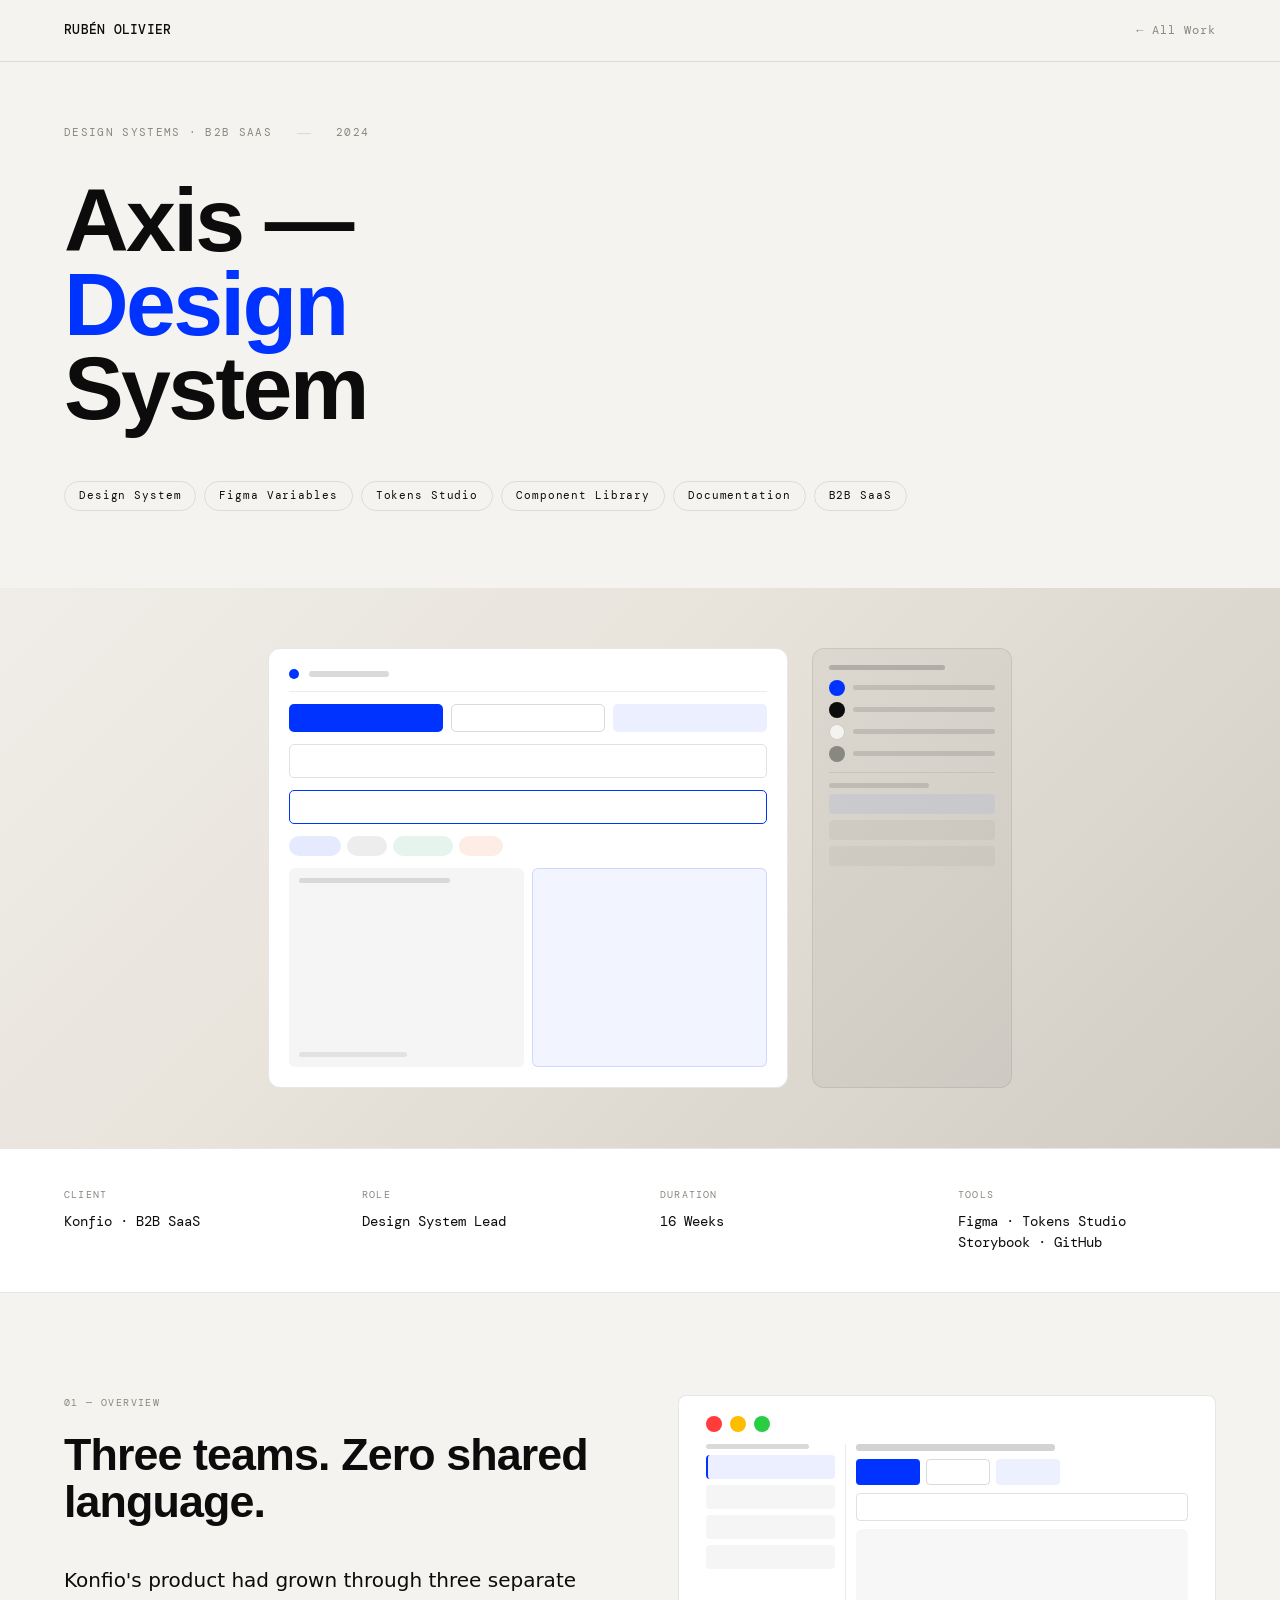
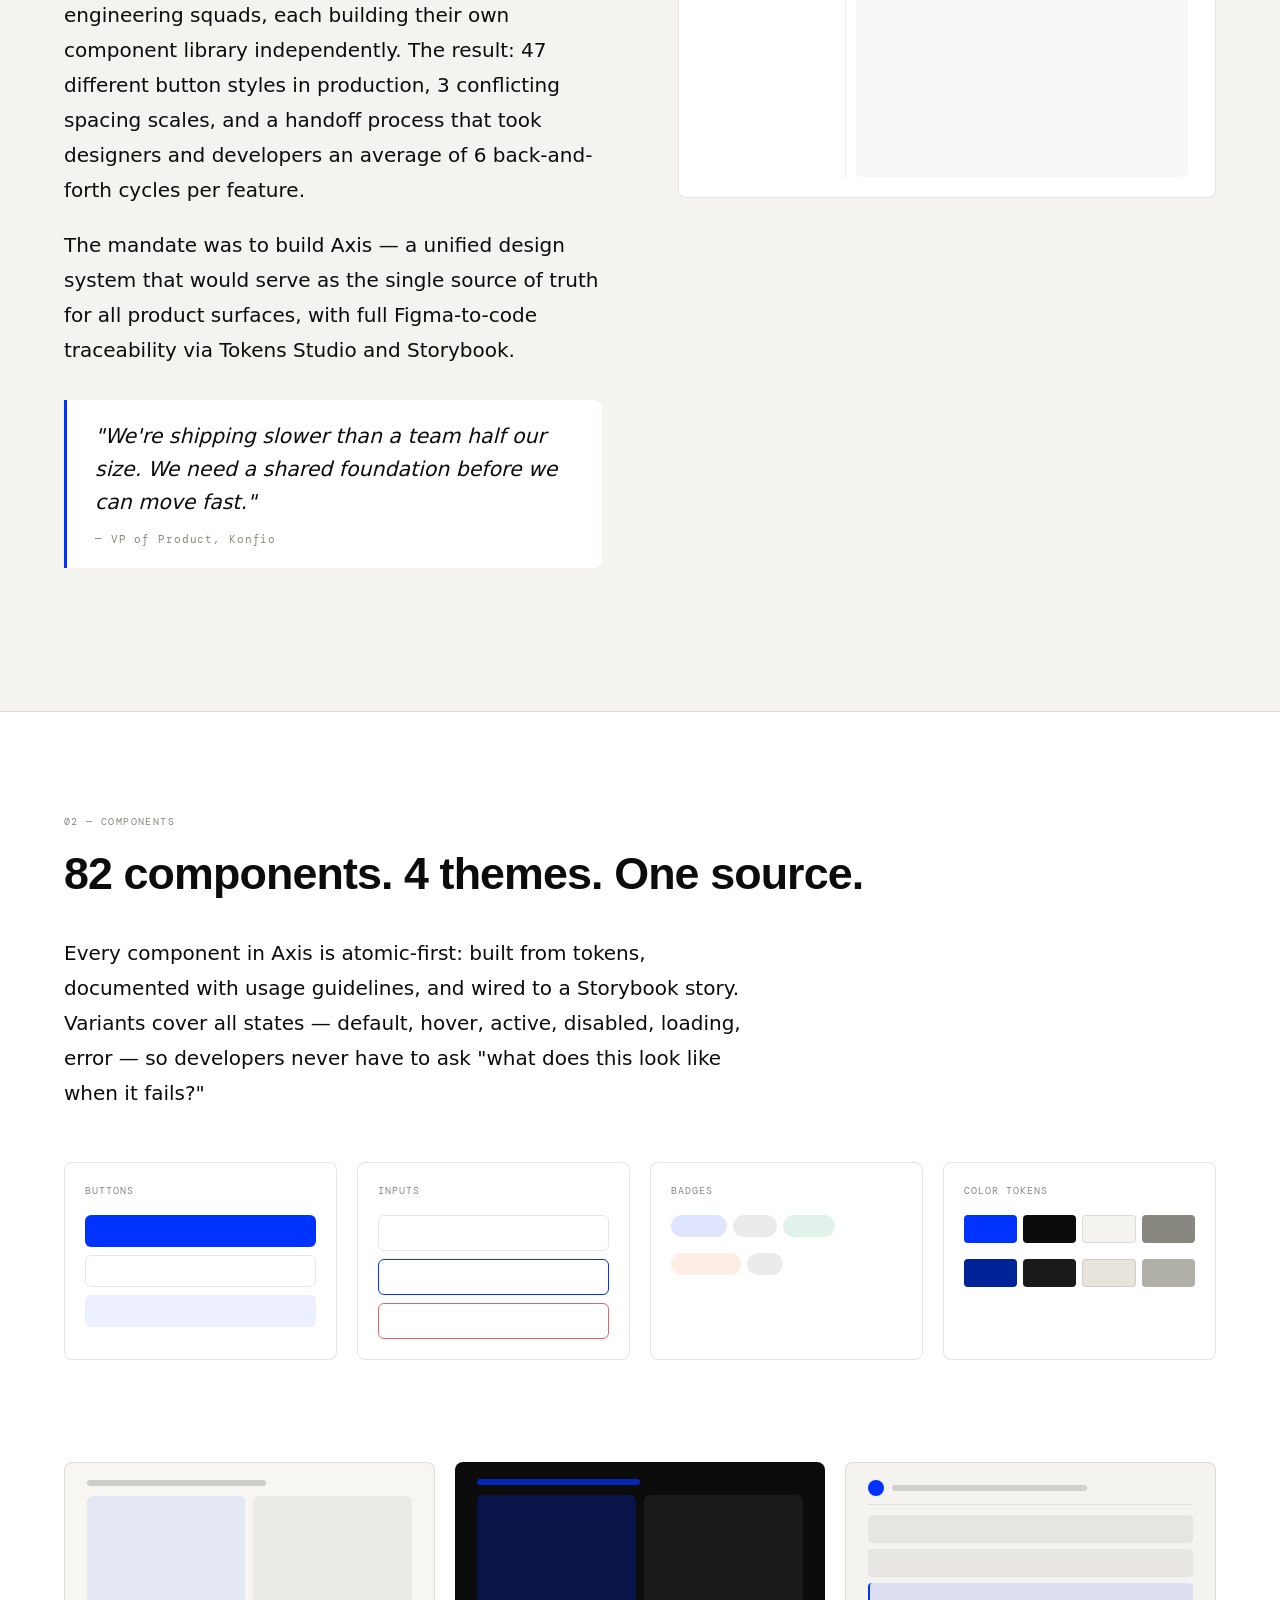
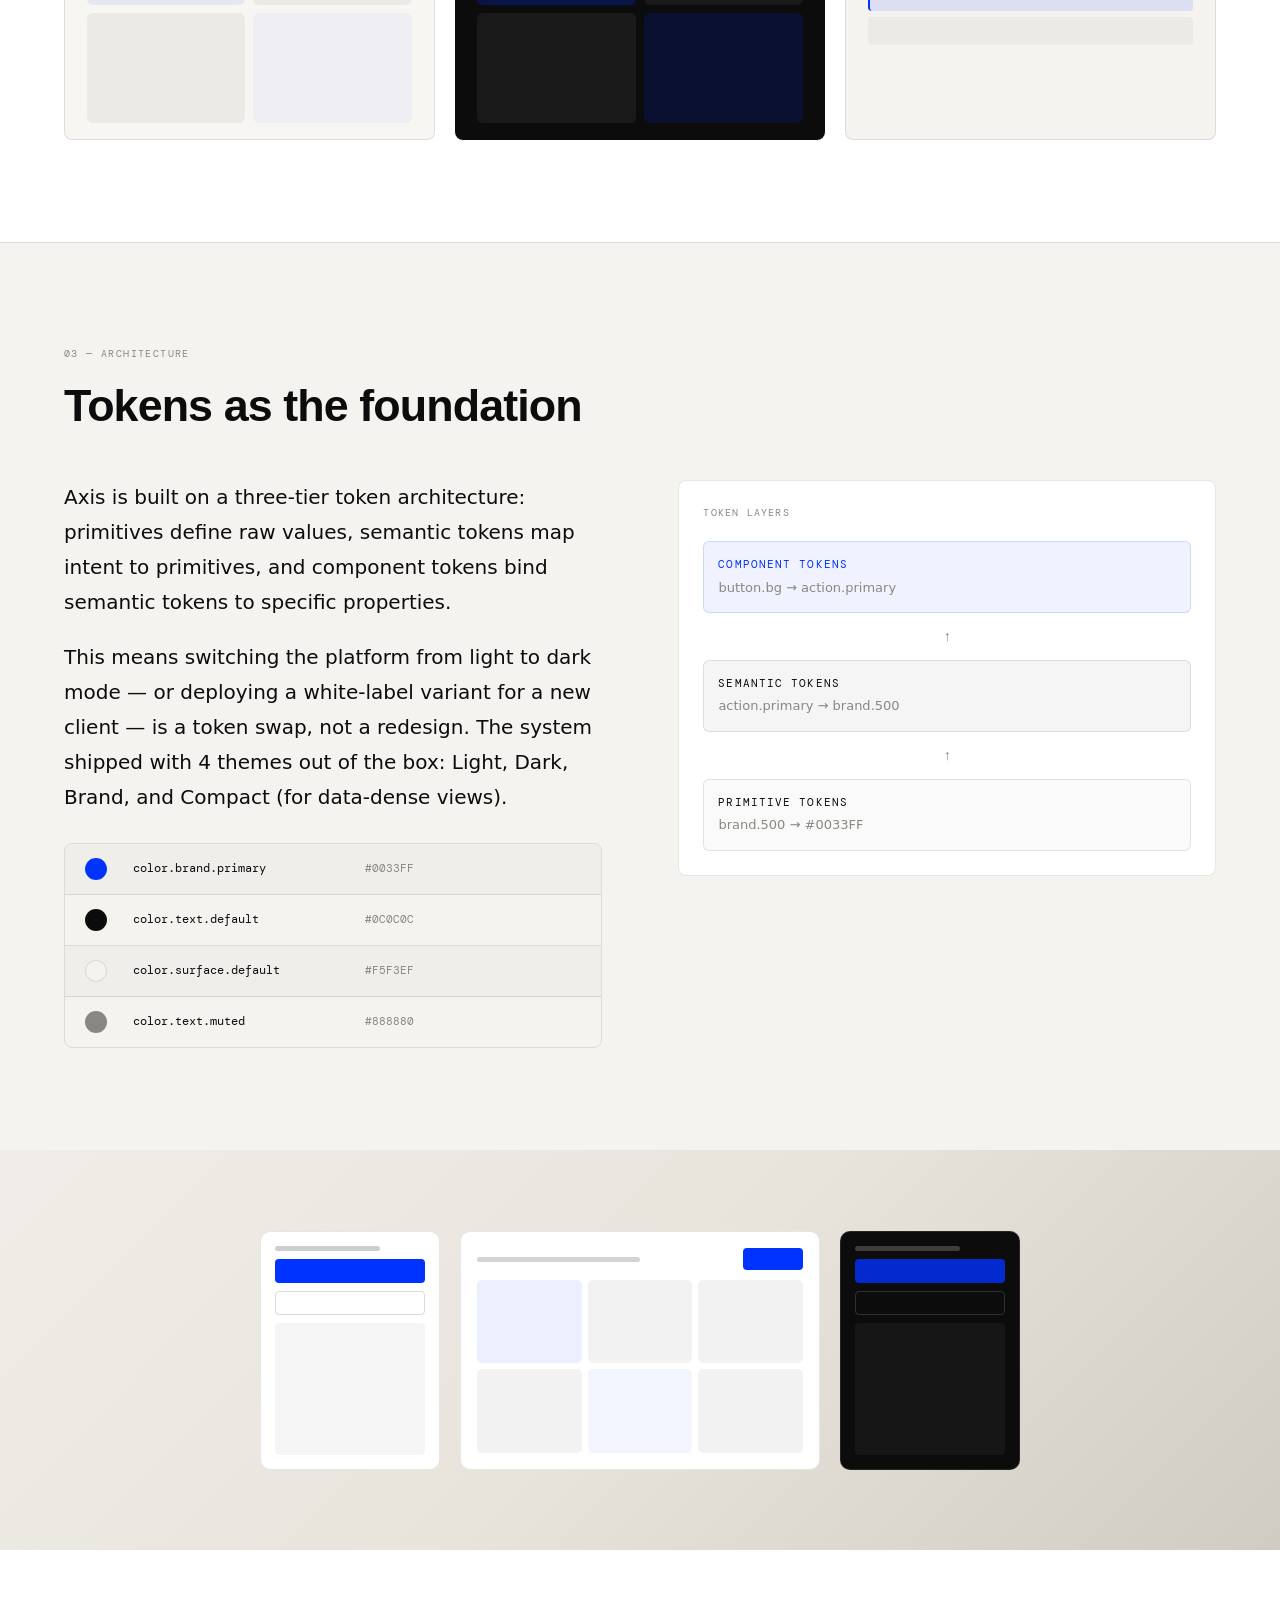
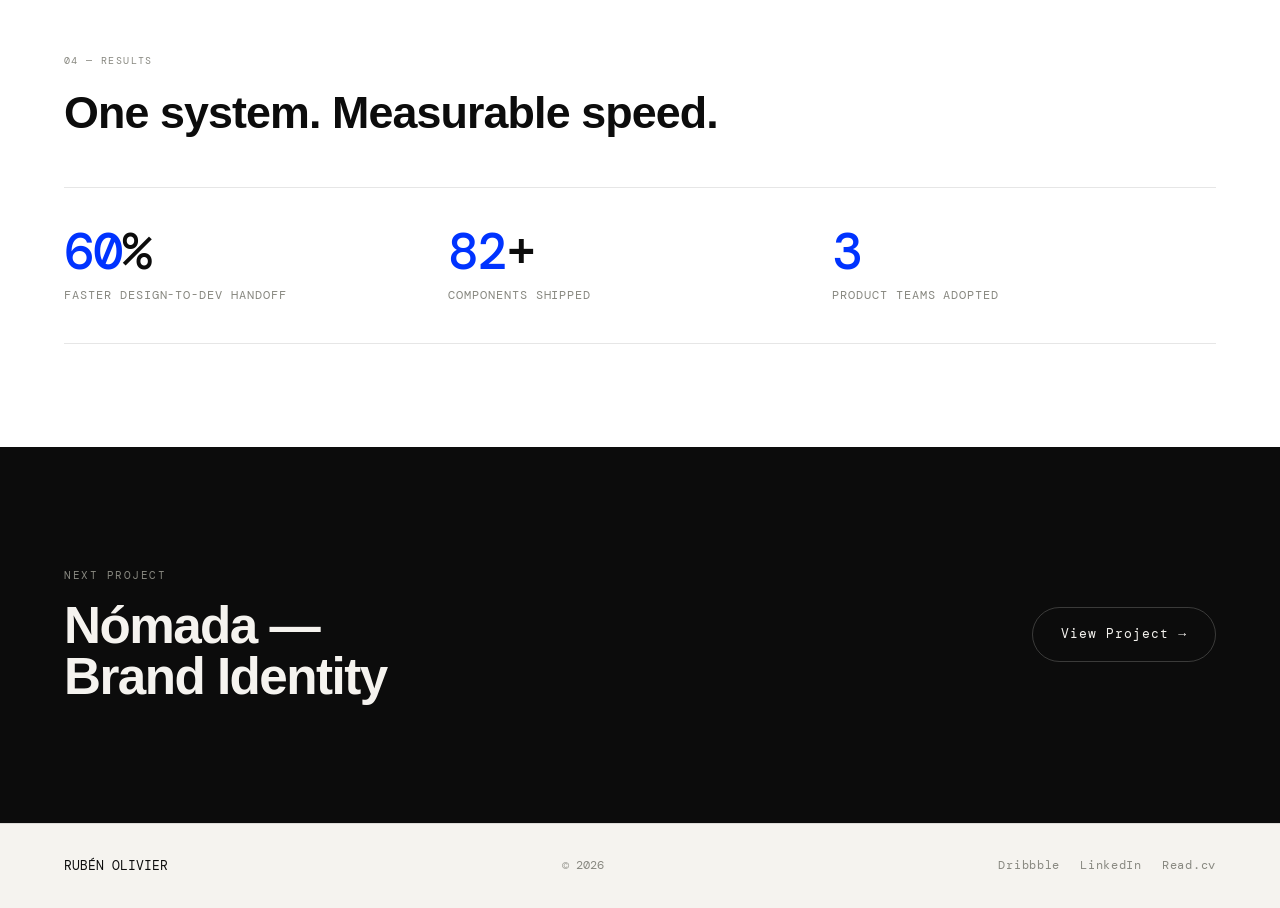
==== project-2.html @ 5095e18d "Initial portfolio upload — rubenolivier.com" ====
<!DOCTYPE html>
<html lang="en">
<head>
  <meta charset="UTF-8" />
  <meta name="viewport" content="width=device-width, initial-scale=1.0" />
  <title>Axis DS — Design System · Rubén Olivier</title>
  <link rel="preconnect" href="https://fonts.googleapis.com" />
  <link rel="preconnect" href="https://fonts.gstatic.com" crossorigin />
  <link href="https://fonts.googleapis.com/css2?family=DM+Mono:wght@400;500&display=swap" rel="stylesheet" />
  <style>
    :root {
      --bg:     #f5f3ef;
      --white:  #ffffff;
      --text:   #0c0c0c;
      --muted:  #888880;
      --accent: #0033ff;
      --dark:   #0c0c0c;
      --border: rgba(12,12,12,0.10);
      --font-display: 'Non Natural Grotesk Plain', 'Syne', sans-serif;
      --font-mono:    'DM Mono', monospace;
      --font-body:    'PP Neue Montreal', 'Inter', system-ui, sans-serif;
      --ease-out: cubic-bezier(0.16, 1, 0.3, 1);
    }
    *, *::before, *::after { box-sizing: border-box; margin: 0; padding: 0; }
    html { scroll-behavior: smooth; }
    body { background: var(--bg); color: var(--text); font-family: var(--font-body); font-size: 16px; line-height: 1.6; overflow-x: hidden; }
    a { color: inherit; text-decoration: none; }
    img { display: block; width: 100%; }
    .reveal { opacity: 0; transform: translateY(20px); transition: opacity 0.7s var(--ease-out), transform 0.7s var(--ease-out); }
    .reveal.in { opacity: 1; transform: translateY(0); }

    #navbar { position: fixed; top: 0; left: 0; right: 0; z-index: 100; padding: 20px clamp(24px, 5vw, 80px); display: flex; align-items: center; justify-content: space-between; background: var(--bg); border-bottom: 1px solid var(--border); transition: background 0.35s var(--ease-out); }
    .nav-name { font-family: var(--font-mono); font-size: 13px; font-weight: 500; letter-spacing: 0.02em; }
    .nav-back { font-family: var(--font-mono); font-size: 12px; letter-spacing: 0.08em; color: var(--muted); display: flex; align-items: center; gap: 6px; transition: color 0.2s; }
    .nav-back:hover { color: var(--text); }

    #project-hero { padding-top: 120px; padding-bottom: clamp(48px, 6vw, 80px); background: var(--bg); }
    .project-hero-inner { padding: 0 clamp(24px, 5vw, 80px); max-width: 1280px; margin: 0 auto; }
    .project-hero-meta { display: flex; align-items: center; gap: 24px; margin-bottom: 32px; flex-wrap: wrap; }
    .project-category { font-family: var(--font-mono); font-size: 11px; letter-spacing: 0.12em; color: var(--muted); text-transform: uppercase; }
    .project-year { font-family: var(--font-mono); font-size: 11px; letter-spacing: 0.12em; color: var(--muted); }
    .project-hero-title { font-family: var(--font-display); font-weight: 800; font-size: clamp(48px, 7vw, 112px); letter-spacing: -0.03em; line-height: 0.94; color: var(--text); max-width: 16ch; margin-bottom: clamp(32px, 4vw, 56px); }
    .project-hero-title .accent { color: var(--accent); }
    .project-tags { display: flex; flex-wrap: wrap; gap: 8px; }
    .project-tag { font-family: var(--font-mono); font-size: 11px; letter-spacing: 0.08em; color: var(--text); border: 1px solid var(--border); border-radius: 100px; padding: 5px 14px; }

    .project-cover { width: 100%; aspect-ratio: 16 / 7; display: flex; align-items: center; justify-content: center; overflow: hidden; }
    .cover-axis { background: linear-gradient(135deg, #f0ede8 0%, #e8e4dc 40%, #d0ccc4 100%); }

    .project-info-bar { background: var(--white); border-top: 1px solid var(--border); border-bottom: 1px solid var(--border); padding: clamp(24px, 3vw, 40px) clamp(24px, 5vw, 80px); }
    .project-info-grid { max-width: 1280px; margin: 0 auto; display: grid; grid-template-columns: repeat(4, 1fr); gap: 40px; }
    @media (max-width: 768px) { .project-info-grid { grid-template-columns: repeat(2, 1fr); } }
    .info-item-label { font-family: var(--font-mono); font-size: 10px; letter-spacing: 0.12em; color: var(--muted); text-transform: uppercase; margin-bottom: 8px; }
    .info-item-value { font-family: var(--font-mono); font-size: 14px; color: var(--text); line-height: 1.5; }

    .project-section { padding: clamp(56px, 8vw, 112px) clamp(24px, 5vw, 80px); }
    .project-section-inner { max-width: 1280px; margin: 0 auto; }
    .project-section-label { font-family: var(--font-mono); font-size: 10px; letter-spacing: 0.14em; color: var(--muted); text-transform: uppercase; margin-bottom: 20px; }
    .project-section-title { font-family: var(--font-display); font-weight: 800; font-size: clamp(28px, 3.5vw, 48px); letter-spacing: -0.02em; line-height: 1.05; margin-bottom: clamp(24px, 3vw, 40px); }
    .project-body { font-size: clamp(17px, 1.6vw, 20px); line-height: 1.75; color: var(--text); max-width: 680px; }
    .project-body p + p { margin-top: 20px; }
    .project-cols { display: grid; grid-template-columns: 1fr 1fr; gap: clamp(40px, 6vw, 96px); align-items: start; }
    @media (max-width: 768px) { .project-cols { grid-template-columns: 1fr; } }

    .mockup { border-radius: 8px; overflow: hidden; background: #e8e4dc; aspect-ratio: 4 / 3; display: flex; align-items: center; justify-content: center; }
    .mockup.tall { aspect-ratio: 9 / 16; }
    .mockup.wide { aspect-ratio: 16 / 9; }
    .mockup-label { font-family: var(--font-mono); font-size: 11px; letter-spacing: 0.1em; color: var(--muted); text-transform: uppercase; }
    .mockup-grid { display: grid; grid-template-columns: repeat(3, 1fr); gap: clamp(12px, 2vw, 20px); }
    @media (max-width: 600px) { .mockup-grid { grid-template-columns: 1fr; } }
    .mockup-grid-2 { grid-template-columns: repeat(2, 1fr); }

    /* Component showcase */
    .comp-grid { display: grid; grid-template-columns: repeat(4, 1fr); gap: clamp(12px, 2vw, 20px); margin-top: clamp(32px, 4vw, 56px); }
    @media (max-width: 768px) { .comp-grid { grid-template-columns: repeat(2, 1fr); } }
    .comp-card { background: var(--white); border: 1px solid var(--border); border-radius: 8px; padding: 20px; }
    .comp-card-label { font-family: var(--font-mono); font-size: 10px; letter-spacing: 0.1em; color: var(--muted); text-transform: uppercase; margin-bottom: 16px; }
    .comp-preview { display: flex; flex-direction: column; gap: 8px; }
    .btn-sim { height: 32px; border-radius: 6px; }
    .btn-primary { background: var(--accent); }
    .btn-secondary { background: transparent; border: 1px solid var(--border); }
    .btn-ghost { background: rgba(0,51,255,0.08); }
    .input-sim { height: 36px; border: 1px solid var(--border); border-radius: 6px; }
    .input-focused { border-color: var(--accent); }
    .badge-row { display: flex; gap: 6px; flex-wrap: wrap; }
    .badge-sim { height: 22px; border-radius: 100px; }
    .badge-blue { width: 56px; background: rgba(0,51,255,0.12); }
    .badge-grey { width: 44px; background: rgba(12,12,12,0.08); }
    .badge-green { width: 52px; background: rgba(0,150,80,0.12); }
    .swatch-row { display: flex; gap: 6px; }
    .swatch { flex: 1; height: 28px; border-radius: 4px; }

    /* Token table */
    .token-table { margin-top: 32px; border: 1px solid var(--border); border-radius: 8px; overflow: hidden; }
    .token-row { display: grid; grid-template-columns: 32px 1fr 1fr; align-items: center; gap: 16px; padding: 14px 20px; border-bottom: 1px solid var(--border); }
    .token-row:last-child { border-bottom: none; }
    .token-dot { width: 22px; height: 22px; border-radius: 50%; }
    .token-name { font-family: var(--font-mono); font-size: 12px; color: var(--text); }
    .token-val { font-family: var(--font-mono); font-size: 11px; color: var(--muted); }

    .outcomes-grid { display: grid; grid-template-columns: repeat(3, 1fr); gap: 0; border-top: 1px solid var(--border); margin-top: clamp(32px, 4vw, 56px); }
    @media (max-width: 600px) { .outcomes-grid { grid-template-columns: 1fr; } }
    .outcome-item { padding: clamp(24px, 3vw, 40px) 0; border-bottom: 1px solid var(--border); padding-right: 32px; }
    .outcome-num { font-family: var(--font-mono); font-weight: 500; font-size: clamp(36px, 4vw, 56px); letter-spacing: -0.04em; color: var(--text); line-height: 1; margin-bottom: 8px; }
    .outcome-num .accent { color: var(--accent); }
    .outcome-desc { font-family: var(--font-mono); font-size: 12px; letter-spacing: 0.08em; color: var(--muted); text-transform: uppercase; }

    #next-project { background: var(--dark); padding: clamp(64px, 10vw, 120px) clamp(24px, 5vw, 80px); }
    .next-inner { max-width: 1280px; margin: 0 auto; display: flex; align-items: center; justify-content: space-between; gap: 40px; flex-wrap: wrap; }
    .next-label { font-family: var(--font-mono); font-size: 11px; letter-spacing: 0.14em; color: var(--muted); text-transform: uppercase; margin-bottom: 16px; }
    .next-title { font-family: var(--font-display); font-weight: 800; font-size: clamp(32px, 4vw, 56px); letter-spacing: -0.03em; color: var(--bg); line-height: 1.0; }
    .next-arrow-btn { display: flex; align-items: center; gap: 12px; font-family: var(--font-mono); font-size: 13px; letter-spacing: 0.08em; color: var(--bg); border: 1px solid rgba(245,243,239,0.2); border-radius: 100px; padding: 16px 28px; transition: background 0.25s, border-color 0.25s; white-space: nowrap; }
    .next-arrow-btn:hover { background: var(--accent); border-color: var(--accent); }

    #footer { background: var(--bg); border-top: 1px solid var(--border); padding: 32px clamp(24px, 5vw, 80px); display: flex; align-items: center; justify-content: space-between; flex-wrap: wrap; gap: 16px; }
    .footer-name { font-family: var(--font-mono); font-size: 13px; color: var(--text); }
    .footer-copy { font-family: var(--font-mono); font-size: 12px; color: var(--muted); }
    .footer-links { display: flex; gap: 20px; }
    .footer-link { font-family: var(--font-mono); font-size: 12px; letter-spacing: 0.06em; color: var(--muted); transition: color 0.2s; }
    .footer-link:hover { color: var(--text); }
    .section-divider { height: 1px; background: var(--border); max-width: 1280px; margin: 0 auto; }

    .quote-block { border-left: 3px solid var(--accent); padding: 20px 28px; margin: 40px 0; background: var(--white); border-radius: 0 8px 8px 0; }
    .quote-text { font-size: clamp(17px,1.6vw,22px); line-height: 1.6; font-style: italic; color: var(--text); }
    .quote-attr { font-family: var(--font-mono); font-size: 11px; color: var(--muted); letter-spacing: 0.08em; margin-top: 12px; }
  </style>
</head>
<body>

  <nav id="navbar">
    <a href="index.html" class="nav-name">RUBÉN OLIVIER</a>
    <a href="index.html#work" class="nav-back">← All Work</a>
  </nav>

  <!-- HERO -->
  <section id="project-hero">
    <div class="project-hero-inner">
      <div class="project-hero-meta reveal">
        <span class="project-category">Design Systems · B2B SaaS</span>
        <span style="color:var(--border)">—</span>
        <span class="project-year">2024</span>
      </div>
      <h1 class="project-hero-title reveal">
        Axis —<br><span class="accent">Design</span><br>System
      </h1>
      <div class="project-tags reveal">
        <span class="project-tag">Design System</span>
        <span class="project-tag">Figma Variables</span>
        <span class="project-tag">Tokens Studio</span>
        <span class="project-tag">Component Library</span>
        <span class="project-tag">Documentation</span>
        <span class="project-tag">B2B SaaS</span>
      </div>
    </div>
  </section>

  <!-- COVER -->
  <div class="project-cover cover-axis reveal">
    <div style="width:100%; height:100%; padding:clamp(24px,5vw,60px); display:flex; align-items:center; justify-content:center; gap:clamp(12px,2vw,24px);">
      <!-- Component panel simulation -->
      <div style="flex:2; height:100%; background:white; border-radius:12px; border:1px solid rgba(12,12,12,0.1); padding:20px; display:flex; flex-direction:column; gap:12px; max-width:520px;">
        <div style="display:flex; align-items:center; gap:10px; border-bottom:1px solid rgba(12,12,12,0.08); padding-bottom:12px;">
          <div style="width:10px; height:10px; border-radius:50%; background:#0033ff;"></div>
          <div style="width:80px; height:6px; background:rgba(12,12,12,0.15); border-radius:3px;"></div>
        </div>
        <div style="display:grid; grid-template-columns:1fr 1fr 1fr; gap:8px;">
          <div style="height:28px; background:#0033ff; border-radius:5px;"></div>
          <div style="height:28px; border:1px solid rgba(12,12,12,0.15); border-radius:5px;"></div>
          <div style="height:28px; background:rgba(0,51,255,0.08); border-radius:5px;"></div>
        </div>
        <div style="height:34px; border:1px solid rgba(12,12,12,0.12); border-radius:5px;"></div>
        <div style="height:34px; border:1px solid #0033ff; border-radius:5px;"></div>
        <div style="display:flex; gap:6px; flex-wrap:wrap;">
          <div style="height:20px; width:52px; background:rgba(0,51,255,0.1); border-radius:100px;"></div>
          <div style="height:20px; width:40px; background:rgba(12,12,12,0.07); border-radius:100px;"></div>
          <div style="height:20px; width:60px; background:rgba(0,150,80,0.1); border-radius:100px;"></div>
          <div style="height:20px; width:44px; background:rgba(230,80,0,0.1); border-radius:100px;"></div>
        </div>
        <div style="display:grid; grid-template-columns:1fr 1fr; gap:8px; flex:1;">
          <div style="background:rgba(12,12,12,0.04); border-radius:6px; padding:10px; display:flex; flex-direction:column; justify-content:space-between;">
            <div style="width:70%; height:5px; background:rgba(12,12,12,0.12); border-radius:3px;"></div>
            <div style="width:50%; height:5px; background:rgba(12,12,12,0.08); border-radius:3px;"></div>
          </div>
          <div style="background:rgba(0,51,255,0.05); border-radius:6px; border:1px solid rgba(0,51,255,0.15);"></div>
        </div>
      </div>
      <!-- Token panel -->
      <div style="flex:1; height:100%; background:rgba(12,12,12,0.04); border-radius:12px; border:1px solid rgba(12,12,12,0.08); padding:16px; display:flex; flex-direction:column; gap:10px; max-width:200px;">
        <div style="width:70%; height:5px; background:rgba(12,12,12,0.2); border-radius:3px;"></div>
        <div style="display:flex; flex-direction:column; gap:6px; flex:1;">
          <div style="display:flex; align-items:center; gap:8px;">
            <div style="width:16px; height:16px; border-radius:50%; background:#0033ff; flex-shrink:0;"></div>
            <div style="flex:1; height:5px; background:rgba(12,12,12,0.12); border-radius:3px;"></div>
          </div>
          <div style="display:flex; align-items:center; gap:8px;">
            <div style="width:16px; height:16px; border-radius:50%; background:#0c0c0c; flex-shrink:0;"></div>
            <div style="flex:1; height:5px; background:rgba(12,12,12,0.12); border-radius:3px;"></div>
          </div>
          <div style="display:flex; align-items:center; gap:8px;">
            <div style="width:16px; height:16px; border-radius:50%; background:#f5f3ef; border:1px solid rgba(12,12,12,0.15); flex-shrink:0;"></div>
            <div style="flex:1; height:5px; background:rgba(12,12,12,0.12); border-radius:3px;"></div>
          </div>
          <div style="display:flex; align-items:center; gap:8px;">
            <div style="width:16px; height:16px; border-radius:50%; background:#888880; flex-shrink:0;"></div>
            <div style="flex:1; height:5px; background:rgba(12,12,12,0.12); border-radius:3px;"></div>
          </div>
          <div style="height:1px; background:rgba(12,12,12,0.08); margin:4px 0;"></div>
          <div style="width:60%; height:5px; background:rgba(12,12,12,0.12); border-radius:3px;"></div>
          <div style="height:20px; background:rgba(0,51,255,0.06); border-radius:4px;"></div>
          <div style="height:20px; background:rgba(12,12,12,0.04); border-radius:4px;"></div>
          <div style="height:20px; background:rgba(12,12,12,0.04); border-radius:4px;"></div>
        </div>
      </div>
    </div>
  </div>

  <!-- INFO BAR -->
  <div class="project-info-bar">
    <div class="project-info-grid">
      <div>
        <p class="info-item-label">Client</p>
        <p class="info-item-value">Konfio · B2B SaaS</p>
      </div>
      <div>
        <p class="info-item-label">Role</p>
        <p class="info-item-value">Design System Lead</p>
      </div>
      <div>
        <p class="info-item-label">Duration</p>
        <p class="info-item-value">16 Weeks</p>
      </div>
      <div>
        <p class="info-item-label">Tools</p>
        <p class="info-item-value">Figma · Tokens Studio<br>Storybook · GitHub</p>
      </div>
    </div>
  </div>

  <!-- OVERVIEW -->
  <section class="project-section" style="background: var(--bg)">
    <div class="project-section-inner project-cols">
      <div class="reveal">
        <p class="project-section-label">01 — Overview</p>
        <h2 class="project-section-title">Three teams. Zero shared language.</h2>
        <div class="project-body">
          <p>Konfio's product had grown through three separate engineering squads, each building their own component library independently. The result: 47 different button styles in production, 3 conflicting spacing scales, and a handoff process that took designers and developers an average of 6 back-and-forth cycles per feature.</p>
          <p>The mandate was to build Axis — a unified design system that would serve as the single source of truth for all product surfaces, with full Figma-to-code traceability via Tokens Studio and Storybook.</p>
        </div>
        <div class="quote-block" style="margin-top:32px">
          <p class="quote-text">"We're shipping slower than a team half our size. We need a shared foundation before we can move fast."</p>
          <p class="quote-attr">— VP of Product, Konfio</p>
        </div>
      </div>
      <div class="reveal" style="transition-delay:0.12s">
        <div class="mockup" style="background:var(--white); border:1px solid var(--border); aspect-ratio:4/3;">
          <div style="width:90%; height:90%; display:flex; flex-direction:column; gap:12px;">
            <div style="display:flex; gap:8px;">
              <div style="width:16px; height:16px; border-radius:50%; background:#ff3b3b;"></div>
              <div style="width:16px; height:16px; border-radius:50%; background:#ffbc00;"></div>
              <div style="width:16px; height:16px; border-radius:50%; background:#28cd41;"></div>
            </div>
            <div style="display:flex; gap:10px; flex:1;">
              <div style="width:140px; flex-shrink:0; display:flex; flex-direction:column; gap:6px; padding-right:10px; border-right:1px solid rgba(12,12,12,0.08);">
                <div style="height:5px; width:80%; background:rgba(12,12,12,0.15); border-radius:3px;"></div>
                <div style="height:24px; background:rgba(0,51,255,0.08); border-radius:4px; border-left:2px solid #0033ff;"></div>
                <div style="height:24px; background:rgba(12,12,12,0.04); border-radius:4px;"></div>
                <div style="height:24px; background:rgba(12,12,12,0.04); border-radius:4px;"></div>
                <div style="height:24px; background:rgba(12,12,12,0.04); border-radius:4px;"></div>
              </div>
              <div style="flex:1; display:flex; flex-direction:column; gap:8px;">
                <div style="height:7px; width:60%; background:rgba(12,12,12,0.18); border-radius:3px;"></div>
                <div style="display:flex; gap:6px; flex-wrap:wrap;">
                  <div style="height:26px; width:64px; background:#0033ff; border-radius:4px;"></div>
                  <div style="height:26px; width:64px; border:1px solid rgba(12,12,12,0.15); border-radius:4px;"></div>
                  <div style="height:26px; width:64px; background:rgba(0,51,255,0.07); border-radius:4px;"></div>
                </div>
                <div style="height:28px; border:1px solid rgba(12,12,12,0.12); border-radius:4px;"></div>
                <div style="flex:1; background:rgba(12,12,12,0.03); border-radius:6px;"></div>
              </div>
            </div>
          </div>
        </div>
      </div>
    </div>
  </section>

  <div class="section-divider"></div>

  <!-- COMPONENT SHOWCASE -->
  <section class="project-section" style="background: var(--white)">
    <div class="project-section-inner">
      <p class="project-section-label reveal">02 — Components</p>
      <h2 class="project-section-title reveal">82 components. 4 themes. One source.</h2>
      <div class="project-body reveal">
        <p>Every component in Axis is atomic-first: built from tokens, documented with usage guidelines, and wired to a Storybook story. Variants cover all states — default, hover, active, disabled, loading, error — so developers never have to ask "what does this look like when it fails?"</p>
      </div>

      <div class="comp-grid reveal" style="transition-delay:0.1s">
        <div class="comp-card">
          <p class="comp-card-label">Buttons</p>
          <div class="comp-preview">
            <div class="btn-sim btn-primary"></div>
            <div class="btn-sim btn-secondary"></div>
            <div class="btn-sim btn-ghost"></div>
          </div>
        </div>
        <div class="comp-card">
          <p class="comp-card-label">Inputs</p>
          <div class="comp-preview">
            <div class="input-sim"></div>
            <div class="input-sim input-focused"></div>
            <div class="input-sim" style="border-color:#cc0000; opacity:0.6;"></div>
          </div>
        </div>
        <div class="comp-card">
          <p class="comp-card-label">Badges</p>
          <div class="comp-preview">
            <div class="badge-row">
              <div class="badge-sim badge-blue"></div>
              <div class="badge-sim badge-grey"></div>
              <div class="badge-sim badge-green"></div>
            </div>
            <div class="badge-row" style="margin-top:8px">
              <div class="badge-sim" style="width:70px; height:22px; background:rgba(230,80,0,0.1); border-radius:100px;"></div>
              <div class="badge-sim badge-grey" style="width:36px;"></div>
            </div>
          </div>
        </div>
        <div class="comp-card">
          <p class="comp-card-label">Color Tokens</p>
          <div class="comp-preview">
            <div class="swatch-row">
              <div class="swatch" style="background:#0033ff;"></div>
              <div class="swatch" style="background:#0c0c0c;"></div>
              <div class="swatch" style="background:#f5f3ef; border:1px solid rgba(12,12,12,0.1);"></div>
              <div class="swatch" style="background:#888880;"></div>
            </div>
            <div class="swatch-row" style="margin-top:8px">
              <div class="swatch" style="background:#002299;"></div>
              <div class="swatch" style="background:#1a1a1a;"></div>
              <div class="swatch" style="background:#e8e4dc; border:1px solid rgba(12,12,12,0.1);"></div>
              <div class="swatch" style="background:#b0b0a8;"></div>
            </div>
          </div>
        </div>
      </div>
    </div>
  </section>

  <!-- SCREENS GRID -->
  <section class="project-section" style="background: var(--white); padding-top:0">
    <div class="project-section-inner">
      <div class="mockup-grid reveal">
        <div class="mockup" style="background:#f8f6f2; border:1px solid var(--border); aspect-ratio:4/3;">
          <div style="width:88%; height:88%; display:flex; flex-direction:column; gap:10px;">
            <div style="width:55%; height:6px; background:rgba(12,12,12,0.18); border-radius:3px;"></div>
            <div style="display:grid; grid-template-columns:1fr 1fr; gap:8px; flex:1;">
              <div style="background:rgba(0,51,255,0.08); border-radius:6px;"></div>
              <div style="background:rgba(12,12,12,0.05); border-radius:6px;"></div>
              <div style="background:rgba(12,12,12,0.05); border-radius:6px;"></div>
              <div style="background:rgba(0,51,255,0.04); border-radius:6px;"></div>
            </div>
          </div>
        </div>
        <div class="mockup" style="background:#0c0c0c; aspect-ratio:4/3;">
          <div style="width:88%; height:88%; display:flex; flex-direction:column; gap:10px;">
            <div style="width:50%; height:6px; background:rgba(0,51,255,0.7); border-radius:3px;"></div>
            <div style="display:grid; grid-template-columns:1fr 1fr; gap:8px; flex:1;">
              <div style="background:rgba(0,51,255,0.25); border-radius:6px;"></div>
              <div style="background:rgba(255,255,255,0.06); border-radius:6px;"></div>
              <div style="background:rgba(255,255,255,0.06); border-radius:6px;"></div>
              <div style="background:rgba(0,51,255,0.15); border-radius:6px;"></div>
            </div>
          </div>
        </div>
        <div class="mockup" style="background:#f5f3ef; border:1px solid var(--border); aspect-ratio:4/3;">
          <div style="width:88%; height:88%; display:flex; flex-direction:column; gap:10px;">
            <div style="display:flex; gap:8px; padding-bottom:8px; border-bottom:1px solid rgba(12,12,12,0.08);">
              <div style="width:16px; height:16px; border-radius:50%; background:#0033ff;"></div>
              <div style="width:60%; height:6px; align-self:center; background:rgba(12,12,12,0.15); border-radius:3px;"></div>
            </div>
            <div style="flex:1; display:flex; flex-direction:column; gap:6px;">
              <div style="height:28px; background:rgba(12,12,12,0.06); border-radius:4px;"></div>
              <div style="height:28px; background:rgba(12,12,12,0.06); border-radius:4px;"></div>
              <div style="height:28px; background:rgba(0,51,255,0.1); border-radius:4px; border-left:2px solid #0033ff;"></div>
              <div style="height:28px; background:rgba(12,12,12,0.04); border-radius:4px;"></div>
            </div>
          </div>
        </div>
      </div>
    </div>
  </section>

  <div class="section-divider"></div>

  <!-- PROCESS -->
  <section class="project-section" style="background: var(--bg)">
    <div class="project-section-inner">
      <p class="project-section-label reveal">03 — Architecture</p>
      <h2 class="project-section-title reveal">Tokens as the foundation</h2>
      <div class="project-cols" style="margin-top: clamp(32px,4vw,56px)">
        <div class="reveal">
          <div class="project-body">
            <p>Axis is built on a three-tier token architecture: primitives define raw values, semantic tokens map intent to primitives, and component tokens bind semantic tokens to specific properties.</p>
            <p>This means switching the platform from light to dark mode — or deploying a white-label variant for a new client — is a token swap, not a redesign. The system shipped with 4 themes out of the box: Light, Dark, Brand, and Compact (for data-dense views).</p>
          </div>
          <div class="token-table reveal" style="margin-top:28px; transition-delay:0.1s">
            <div class="token-row" style="background:rgba(12,12,12,0.02);">
              <div class="token-dot" style="background:#0033ff;"></div>
              <span class="token-name">color.brand.primary</span>
              <span class="token-val">#0033FF</span>
            </div>
            <div class="token-row">
              <div class="token-dot" style="background:#0c0c0c;"></div>
              <span class="token-name">color.text.default</span>
              <span class="token-val">#0C0C0C</span>
            </div>
            <div class="token-row" style="background:rgba(12,12,12,0.02);">
              <div class="token-dot" style="background:#f5f3ef; border:1px solid var(--border);"></div>
              <span class="token-name">color.surface.default</span>
              <span class="token-val">#F5F3EF</span>
            </div>
            <div class="token-row">
              <div class="token-dot" style="background:#888880;"></div>
              <span class="token-name">color.text.muted</span>
              <span class="token-val">#888880</span>
            </div>
          </div>
        </div>
        <div class="reveal" style="transition-delay:0.12s">
          <div style="background:var(--white); border:1px solid var(--border); border-radius:8px; padding:24px;">
            <p style="font-family:var(--font-mono); font-size:10px; letter-spacing:0.12em; color:var(--muted); text-transform:uppercase; margin-bottom:20px;">Token Layers</p>
            <div style="display:flex; flex-direction:column; gap:12px;">
              <div style="padding:14px; background:rgba(0,51,255,0.06); border:1px solid rgba(0,51,255,0.15); border-radius:6px;">
                <p style="font-family:var(--font-mono); font-size:11px; color:var(--accent); letter-spacing:0.1em; margin-bottom:4px;">COMPONENT TOKENS</p>
                <p style="font-size:13px; color:var(--muted);">button.bg → action.primary</p>
              </div>
              <div style="display:flex; justify-content:center; font-family:var(--font-mono); font-size:14px; color:var(--muted);">↑</div>
              <div style="padding:14px; background:rgba(12,12,12,0.04); border:1px solid var(--border); border-radius:6px;">
                <p style="font-family:var(--font-mono); font-size:11px; color:var(--text); letter-spacing:0.1em; margin-bottom:4px;">SEMANTIC TOKENS</p>
                <p style="font-size:13px; color:var(--muted);">action.primary → brand.500</p>
              </div>
              <div style="display:flex; justify-content:center; font-family:var(--font-mono); font-size:14px; color:var(--muted);">↑</div>
              <div style="padding:14px; background:rgba(12,12,12,0.02); border:1px solid var(--border); border-radius:6px;">
                <p style="font-family:var(--font-mono); font-size:11px; color:var(--text); letter-spacing:0.1em; margin-bottom:4px;">PRIMITIVE TOKENS</p>
                <p style="font-size:13px; color:var(--muted);">brand.500 → #0033FF</p>
              </div>
            </div>
          </div>
        </div>
      </div>
    </div>
  </section>

  <!-- FULL WIDTH -->
  <div class="project-cover" style="background:linear-gradient(135deg, #f0ede8 0%, #e8e4dc 50%, #d0ccc4 100%); aspect-ratio:16/5;">
    <div style="width:100%; height:100%; padding:clamp(20px,4vw,60px); display:flex; align-items:center; justify-content:center; gap:clamp(10px,2vw,20px);">
      <div style="flex:1; max-width:180px; height:80%; background:white; border-radius:10px; border:1px solid rgba(12,12,12,0.1); display:flex; flex-direction:column; padding:14px; gap:8px;">
        <div style="height:5px; width:70%; background:rgba(12,12,12,0.2); border-radius:3px;"></div>
        <div style="height:24px; background:#0033ff; border-radius:4px;"></div>
        <div style="height:24px; border:1px solid rgba(12,12,12,0.15); border-radius:4px;"></div>
        <div style="flex:1; background:rgba(12,12,12,0.04); border-radius:4px;"></div>
      </div>
      <div style="flex:2; max-width:360px; height:80%; background:white; border-radius:10px; border:1px solid rgba(12,12,12,0.1); display:flex; flex-direction:column; padding:16px; gap:10px;">
        <div style="display:flex; gap:6px;">
          <div style="height:5px; width:50%; background:rgba(12,12,12,0.18); border-radius:3px; align-self:center;"></div>
          <div style="margin-left:auto; height:22px; width:60px; background:#0033ff; border-radius:4px;"></div>
        </div>
        <div style="display:grid; grid-template-columns:1fr 1fr 1fr; gap:6px; flex:1;">
          <div style="background:rgba(0,51,255,0.08); border-radius:5px;"></div>
          <div style="background:rgba(12,12,12,0.05); border-radius:5px;"></div>
          <div style="background:rgba(12,12,12,0.05); border-radius:5px;"></div>
          <div style="background:rgba(12,12,12,0.05); border-radius:5px;"></div>
          <div style="background:rgba(0,51,255,0.05); border-radius:5px;"></div>
          <div style="background:rgba(12,12,12,0.05); border-radius:5px;"></div>
        </div>
      </div>
      <div style="flex:1; max-width:180px; height:80%; background:#0c0c0c; border-radius:10px; border:1px solid rgba(255,255,255,0.1); display:flex; flex-direction:column; padding:14px; gap:8px;">
        <div style="height:5px; width:70%; background:rgba(255,255,255,0.2); border-radius:3px;"></div>
        <div style="height:24px; background:rgba(0,51,255,0.8); border-radius:4px;"></div>
        <div style="height:24px; border:1px solid rgba(255,255,255,0.15); border-radius:4px;"></div>
        <div style="flex:1; background:rgba(255,255,255,0.04); border-radius:4px;"></div>
      </div>
    </div>
  </div>

  <!-- OUTCOMES -->
  <section class="project-section" style="background: var(--white)">
    <div class="project-section-inner">
      <p class="project-section-label reveal">04 — Results</p>
      <h2 class="project-section-title reveal">One system. Measurable speed.</h2>
      <div class="outcomes-grid">
        <div class="outcome-item reveal">
          <div class="outcome-num"><span class="accent">60</span>%</div>
          <p class="outcome-desc">Faster design-to-dev handoff</p>
        </div>
        <div class="outcome-item reveal" style="transition-delay:0.1s">
          <div class="outcome-num"><span class="accent">82</span>+</div>
          <p class="outcome-desc">Components shipped</p>
        </div>
        <div class="outcome-item reveal" style="transition-delay:0.2s">
          <div class="outcome-num"><span class="accent">3</span></div>
          <p class="outcome-desc">Product teams adopted</p>
        </div>
      </div>
    </div>
  </section>

  <!-- NEXT -->
  <section id="next-project">
    <div class="next-inner">
      <div class="reveal">
        <p class="next-label">Next Project</p>
        <h2 class="next-title">Nómada —<br>Brand Identity</h2>
      </div>
      <a href="project-3.html" class="next-arrow-btn reveal">View Project →</a>
    </div>
  </section>

  <footer id="footer">
    <span class="footer-name">RUBÉN OLIVIER</span>
    <span class="footer-copy">© 2026</span>
    <nav class="footer-links">
      <a href="#" class="footer-link">Dribbble</a>
      <a href="#" class="footer-link">LinkedIn</a>
      <a href="#" class="footer-link">Read.cv</a>
    </nav>
  </footer>

  <script>
    const obs = new IntersectionObserver(entries => {
      entries.forEach(e => { if (e.isIntersecting) { e.target.classList.add('in'); obs.unobserve(e.target); } });
    }, { threshold: 0.1 });
    document.querySelectorAll('.reveal').forEach(el => obs.observe(el));
    window.addEventListener('scroll', () => {
      document.getElementById('navbar').style.boxShadow = window.scrollY > 40 ? '0 2px 24px rgba(12,12,12,0.06)' : 'none';
    }, { passive: true });
  </script>
</body>
</html>
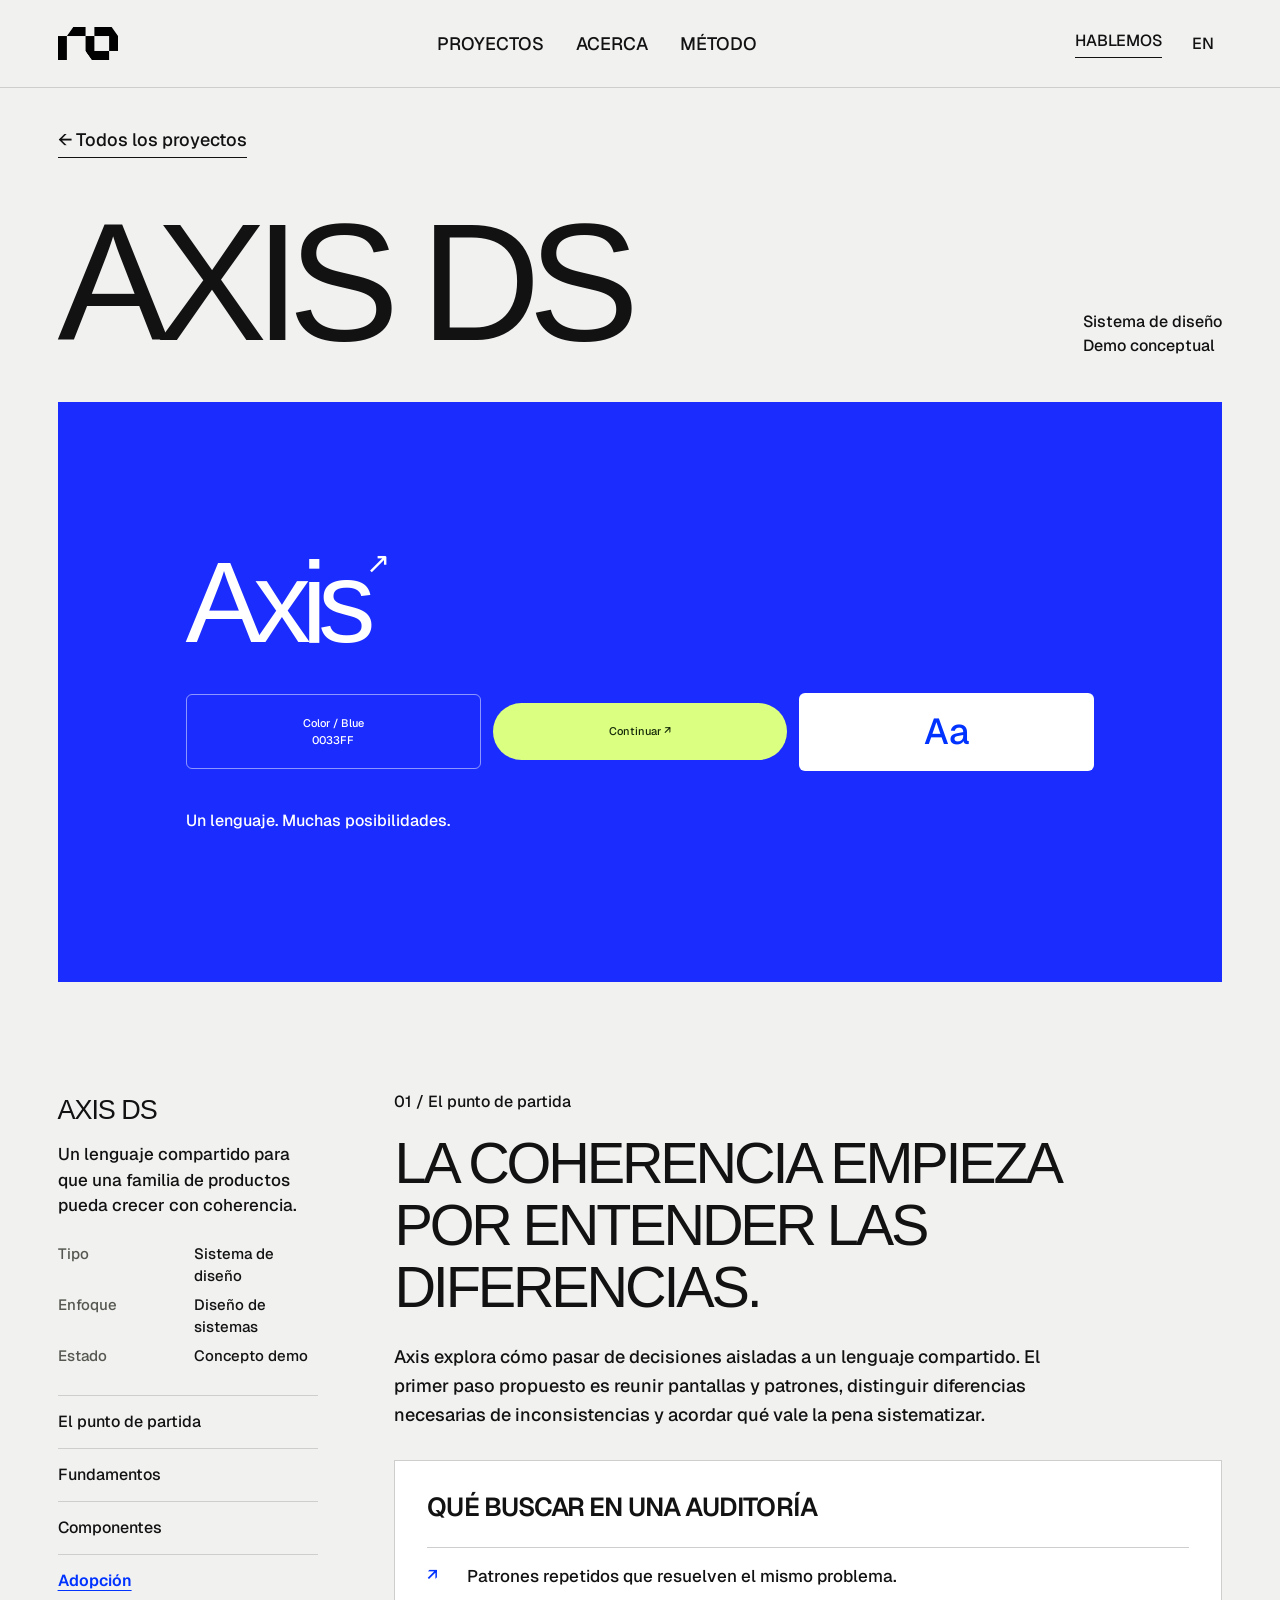
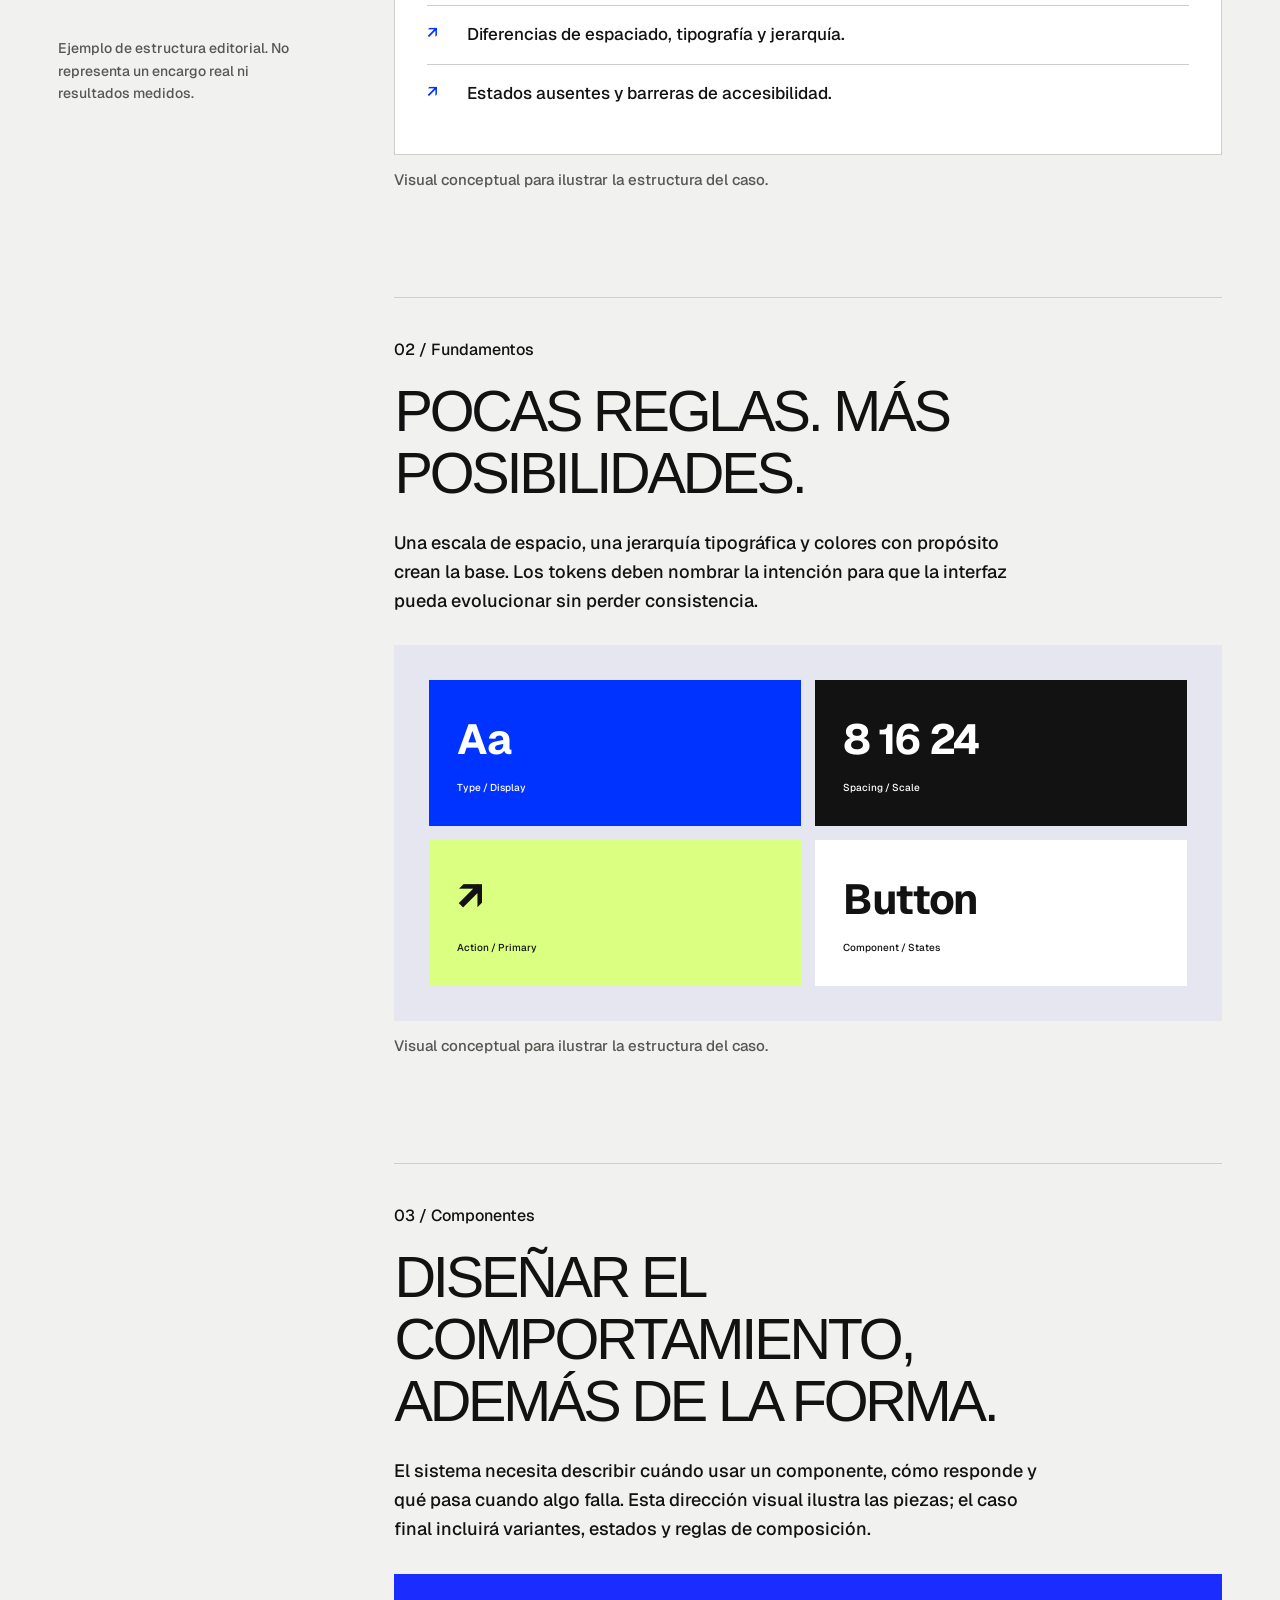
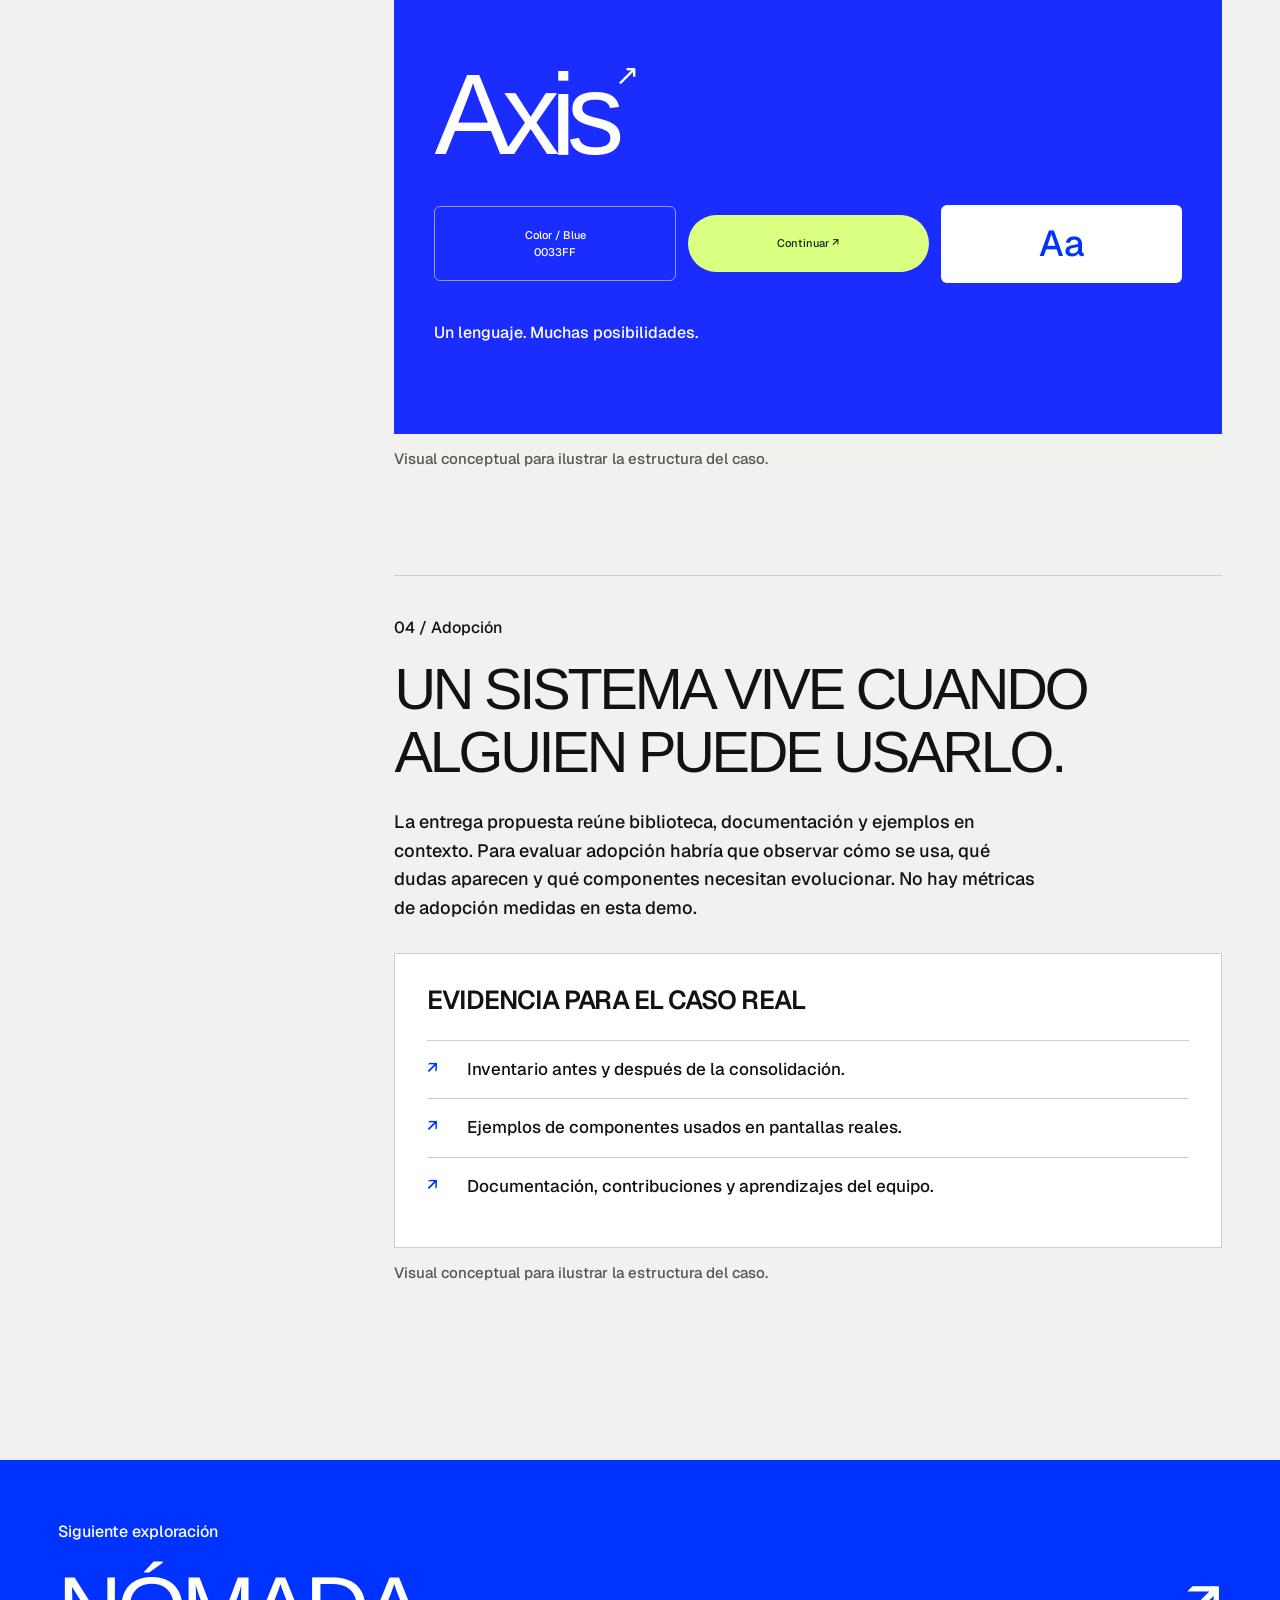
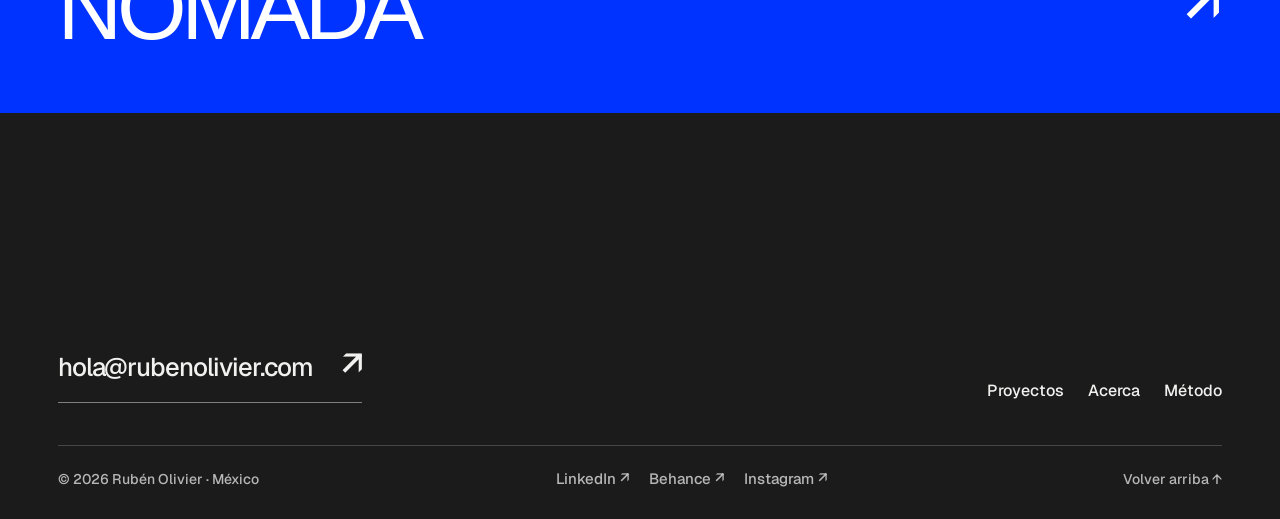
==== commit 502591ec: "Integrate portfolio iteration with interactive hero and revised content" ====
--- a/project-2.html
+++ b/project-2.html
@@ -1,540 +1,155 @@
-<!DOCTYPE html>
-<html lang="en">
+<!doctype html>
+<html lang="es">
 <head>
-  <meta charset="UTF-8" />
-  <meta name="viewport" content="width=device-width, initial-scale=1.0" />
-  <title>Axis DS — Design System · Rubén Olivier</title>
-  <link rel="preconnect" href="https://fonts.googleapis.com" />
-  <link rel="preconnect" href="https://fonts.gstatic.com" crossorigin />
-  <link href="https://fonts.googleapis.com/css2?family=DM+Mono:wght@400;500&display=swap" rel="stylesheet" />
-  <style>
-    :root {
-      --bg:     #f5f3ef;
-      --white:  #ffffff;
-      --text:   #0c0c0c;
-      --muted:  #888880;
-      --accent: #0033ff;
-      --dark:   #0c0c0c;
-      --border: rgba(12,12,12,0.10);
-      --font-display: 'Non Natural Grotesk Plain', 'Syne', sans-serif;
-      --font-mono:    'DM Mono', monospace;
-      --font-body:    'PP Neue Montreal', 'Inter', system-ui, sans-serif;
-      --ease-out: cubic-bezier(0.16, 1, 0.3, 1);
-    }
-    *, *::before, *::after { box-sizing: border-box; margin: 0; padding: 0; }
-    html { scroll-behavior: smooth; }
-    body { background: var(--bg); color: var(--text); font-family: var(--font-body); font-size: 16px; line-height: 1.6; overflow-x: hidden; }
-    a { color: inherit; text-decoration: none; }
-    img { display: block; width: 100%; }
-    .reveal { opacity: 0; transform: translateY(20px); transition: opacity 0.7s var(--ease-out), transform 0.7s var(--ease-out); }
-    .reveal.in { opacity: 1; transform: translateY(0); }
-
-    #navbar { position: fixed; top: 0; left: 0; right: 0; z-index: 100; padding: 20px clamp(24px, 5vw, 80px); display: flex; align-items: center; justify-content: space-between; background: var(--bg); border-bottom: 1px solid var(--border); transition: background 0.35s var(--ease-out); }
-    .nav-name { font-family: var(--font-mono); font-size: 13px; font-weight: 500; letter-spacing: 0.02em; }
-    .nav-back { font-family: var(--font-mono); font-size: 12px; letter-spacing: 0.08em; color: var(--muted); display: flex; align-items: center; gap: 6px; transition: color 0.2s; }
-    .nav-back:hover { color: var(--text); }
-
-    #project-hero { padding-top: 120px; padding-bottom: clamp(48px, 6vw, 80px); background: var(--bg); }
-    .project-hero-inner { padding: 0 clamp(24px, 5vw, 80px); max-width: 1280px; margin: 0 auto; }
-    .project-hero-meta { display: flex; align-items: center; gap: 24px; margin-bottom: 32px; flex-wrap: wrap; }
-    .project-category { font-family: var(--font-mono); font-size: 11px; letter-spacing: 0.12em; color: var(--muted); text-transform: uppercase; }
-    .project-year { font-family: var(--font-mono); font-size: 11px; letter-spacing: 0.12em; color: var(--muted); }
-    .project-hero-title { font-family: var(--font-display); font-weight: 800; font-size: clamp(48px, 7vw, 112px); letter-spacing: -0.03em; line-height: 0.94; color: var(--text); max-width: 16ch; margin-bottom: clamp(32px, 4vw, 56px); }
-    .project-hero-title .accent { color: var(--accent); }
-    .project-tags { display: flex; flex-wrap: wrap; gap: 8px; }
-    .project-tag { font-family: var(--font-mono); font-size: 11px; letter-spacing: 0.08em; color: var(--text); border: 1px solid var(--border); border-radius: 100px; padding: 5px 14px; }
-
-    .project-cover { width: 100%; aspect-ratio: 16 / 7; display: flex; align-items: center; justify-content: center; overflow: hidden; }
-    .cover-axis { background: linear-gradient(135deg, #f0ede8 0%, #e8e4dc 40%, #d0ccc4 100%); }
-
-    .project-info-bar { background: var(--white); border-top: 1px solid var(--border); border-bottom: 1px solid var(--border); padding: clamp(24px, 3vw, 40px) clamp(24px, 5vw, 80px); }
-    .project-info-grid { max-width: 1280px; margin: 0 auto; display: grid; grid-template-columns: repeat(4, 1fr); gap: 40px; }
-    @media (max-width: 768px) { .project-info-grid { grid-template-columns: repeat(2, 1fr); } }
-    .info-item-label { font-family: var(--font-mono); font-size: 10px; letter-spacing: 0.12em; color: var(--muted); text-transform: uppercase; margin-bottom: 8px; }
-    .info-item-value { font-family: var(--font-mono); font-size: 14px; color: var(--text); line-height: 1.5; }
-
-    .project-section { padding: clamp(56px, 8vw, 112px) clamp(24px, 5vw, 80px); }
-    .project-section-inner { max-width: 1280px; margin: 0 auto; }
-    .project-section-label { font-family: var(--font-mono); font-size: 10px; letter-spacing: 0.14em; color: var(--muted); text-transform: uppercase; margin-bottom: 20px; }
-    .project-section-title { font-family: var(--font-display); font-weight: 800; font-size: clamp(28px, 3.5vw, 48px); letter-spacing: -0.02em; line-height: 1.05; margin-bottom: clamp(24px, 3vw, 40px); }
-    .project-body { font-size: clamp(17px, 1.6vw, 20px); line-height: 1.75; color: var(--text); max-width: 680px; }
-    .project-body p + p { margin-top: 20px; }
-    .project-cols { display: grid; grid-template-columns: 1fr 1fr; gap: clamp(40px, 6vw, 96px); align-items: start; }
-    @media (max-width: 768px) { .project-cols { grid-template-columns: 1fr; } }
-
-    .mockup { border-radius: 8px; overflow: hidden; background: #e8e4dc; aspect-ratio: 4 / 3; display: flex; align-items: center; justify-content: center; }
-    .mockup.tall { aspect-ratio: 9 / 16; }
-    .mockup.wide { aspect-ratio: 16 / 9; }
-    .mockup-label { font-family: var(--font-mono); font-size: 11px; letter-spacing: 0.1em; color: var(--muted); text-transform: uppercase; }
-    .mockup-grid { display: grid; grid-template-columns: repeat(3, 1fr); gap: clamp(12px, 2vw, 20px); }
-    @media (max-width: 600px) { .mockup-grid { grid-template-columns: 1fr; } }
-    .mockup-grid-2 { grid-template-columns: repeat(2, 1fr); }
-
-    /* Component showcase */
-    .comp-grid { display: grid; grid-template-columns: repeat(4, 1fr); gap: clamp(12px, 2vw, 20px); margin-top: clamp(32px, 4vw, 56px); }
-    @media (max-width: 768px) { .comp-grid { grid-template-columns: repeat(2, 1fr); } }
-    .comp-card { background: var(--white); border: 1px solid var(--border); border-radius: 8px; padding: 20px; }
-    .comp-card-label { font-family: var(--font-mono); font-size: 10px; letter-spacing: 0.1em; color: var(--muted); text-transform: uppercase; margin-bottom: 16px; }
-    .comp-preview { display: flex; flex-direction: column; gap: 8px; }
-    .btn-sim { height: 32px; border-radius: 6px; }
-    .btn-primary { background: var(--accent); }
-    .btn-secondary { background: transparent; border: 1px solid var(--border); }
-    .btn-ghost { background: rgba(0,51,255,0.08); }
-    .input-sim { height: 36px; border: 1px solid var(--border); border-radius: 6px; }
-    .input-focused { border-color: var(--accent); }
-    .badge-row { display: flex; gap: 6px; flex-wrap: wrap; }
-    .badge-sim { height: 22px; border-radius: 100px; }
-    .badge-blue { width: 56px; background: rgba(0,51,255,0.12); }
-    .badge-grey { width: 44px; background: rgba(12,12,12,0.08); }
-    .badge-green { width: 52px; background: rgba(0,150,80,0.12); }
-    .swatch-row { display: flex; gap: 6px; }
-    .swatch { flex: 1; height: 28px; border-radius: 4px; }
-
-    /* Token table */
-    .token-table { margin-top: 32px; border: 1px solid var(--border); border-radius: 8px; overflow: hidden; }
-    .token-row { display: grid; grid-template-columns: 32px 1fr 1fr; align-items: center; gap: 16px; padding: 14px 20px; border-bottom: 1px solid var(--border); }
-    .token-row:last-child { border-bottom: none; }
-    .token-dot { width: 22px; height: 22px; border-radius: 50%; }
-    .token-name { font-family: var(--font-mono); font-size: 12px; color: var(--text); }
-    .token-val { font-family: var(--font-mono); font-size: 11px; color: var(--muted); }
-
-    .outcomes-grid { display: grid; grid-template-columns: repeat(3, 1fr); gap: 0; border-top: 1px solid var(--border); margin-top: clamp(32px, 4vw, 56px); }
-    @media (max-width: 600px) { .outcomes-grid { grid-template-columns: 1fr; } }
-    .outcome-item { padding: clamp(24px, 3vw, 40px) 0; border-bottom: 1px solid var(--border); padding-right: 32px; }
-    .outcome-num { font-family: var(--font-mono); font-weight: 500; font-size: clamp(36px, 4vw, 56px); letter-spacing: -0.04em; color: var(--text); line-height: 1; margin-bottom: 8px; }
-    .outcome-num .accent { color: var(--accent); }
-    .outcome-desc { font-family: var(--font-mono); font-size: 12px; letter-spacing: 0.08em; color: var(--muted); text-transform: uppercase; }
-
-    #next-project { background: var(--dark); padding: clamp(64px, 10vw, 120px) clamp(24px, 5vw, 80px); }
-    .next-inner { max-width: 1280px; margin: 0 auto; display: flex; align-items: center; justify-content: space-between; gap: 40px; flex-wrap: wrap; }
-    .next-label { font-family: var(--font-mono); font-size: 11px; letter-spacing: 0.14em; color: var(--muted); text-transform: uppercase; margin-bottom: 16px; }
-    .next-title { font-family: var(--font-display); font-weight: 800; font-size: clamp(32px, 4vw, 56px); letter-spacing: -0.03em; color: var(--bg); line-height: 1.0; }
-    .next-arrow-btn { display: flex; align-items: center; gap: 12px; font-family: var(--font-mono); font-size: 13px; letter-spacing: 0.08em; color: var(--bg); border: 1px solid rgba(245,243,239,0.2); border-radius: 100px; padding: 16px 28px; transition: background 0.25s, border-color 0.25s; white-space: nowrap; }
-    .next-arrow-btn:hover { background: var(--accent); border-color: var(--accent); }
-
-    #footer { background: var(--bg); border-top: 1px solid var(--border); padding: 32px clamp(24px, 5vw, 80px); display: flex; align-items: center; justify-content: space-between; flex-wrap: wrap; gap: 16px; }
-    .footer-name { font-family: var(--font-mono); font-size: 13px; color: var(--text); }
-    .footer-copy { font-family: var(--font-mono); font-size: 12px; color: var(--muted); }
-    .footer-links { display: flex; gap: 20px; }
-    .footer-link { font-family: var(--font-mono); font-size: 12px; letter-spacing: 0.06em; color: var(--muted); transition: color 0.2s; }
-    .footer-link:hover { color: var(--text); }
-    .section-divider { height: 1px; background: var(--border); max-width: 1280px; margin: 0 auto; }
-
-    .quote-block { border-left: 3px solid var(--accent); padding: 20px 28px; margin: 40px 0; background: var(--white); border-radius: 0 8px 8px 0; }
-    .quote-text { font-size: clamp(17px,1.6vw,22px); line-height: 1.6; font-style: italic; color: var(--text); }
-    .quote-attr { font-family: var(--font-mono); font-size: 11px; color: var(--muted); letter-spacing: 0.08em; margin-top: 12px; }
-  </style>
+<meta charset="utf-8">
+<meta name="viewport" content="width=device-width,initial-scale=1">
+<meta name="description" content="Rubén Olivier. Diseño de producto, sistemas e identidad con inteligencia artificial y criterio humano.">
+<title>Axis DS · Rubén Olivier</title>
+<link rel="icon" type="image/svg+xml" sizes="any" href="favicon.svg?v=2">
+<link rel="stylesheet" href="styles.css">
+<script src="site.js" defer>
+</script>
 </head>
-<body>
-
-  <nav id="navbar">
-    <a href="index.html" class="nav-name">RUBÉN OLIVIER</a>
-    <a href="index.html#work" class="nav-back">← All Work</a>
-  </nav>
-
-  <!-- HERO -->
-  <section id="project-hero">
-    <div class="project-hero-inner">
-      <div class="project-hero-meta reveal">
-        <span class="project-category">Design Systems · B2B SaaS</span>
-        <span style="color:var(--border)">—</span>
-        <span class="project-year">2024</span>
-      </div>
-      <h1 class="project-hero-title reveal">
-        Axis —<br><span class="accent">Design</span><br>System
-      </h1>
-      <div class="project-tags reveal">
-        <span class="project-tag">Design System</span>
-        <span class="project-tag">Figma Variables</span>
-        <span class="project-tag">Tokens Studio</span>
-        <span class="project-tag">Component Library</span>
-        <span class="project-tag">Documentation</span>
-        <span class="project-tag">B2B SaaS</span>
-      </div>
-    </div>
-  </section>
-
-  <!-- COVER -->
-  <div class="project-cover cover-axis reveal">
-    <div style="width:100%; height:100%; padding:clamp(24px,5vw,60px); display:flex; align-items:center; justify-content:center; gap:clamp(12px,2vw,24px);">
-      <!-- Component panel simulation -->
-      <div style="flex:2; height:100%; background:white; border-radius:12px; border:1px solid rgba(12,12,12,0.1); padding:20px; display:flex; flex-direction:column; gap:12px; max-width:520px;">
-        <div style="display:flex; align-items:center; gap:10px; border-bottom:1px solid rgba(12,12,12,0.08); padding-bottom:12px;">
-          <div style="width:10px; height:10px; border-radius:50%; background:#0033ff;"></div>
-          <div style="width:80px; height:6px; background:rgba(12,12,12,0.15); border-radius:3px;"></div>
-        </div>
-        <div style="display:grid; grid-template-columns:1fr 1fr 1fr; gap:8px;">
-          <div style="height:28px; background:#0033ff; border-radius:5px;"></div>
-          <div style="height:28px; border:1px solid rgba(12,12,12,0.15); border-radius:5px;"></div>
-          <div style="height:28px; background:rgba(0,51,255,0.08); border-radius:5px;"></div>
-        </div>
-        <div style="height:34px; border:1px solid rgba(12,12,12,0.12); border-radius:5px;"></div>
-        <div style="height:34px; border:1px solid #0033ff; border-radius:5px;"></div>
-        <div style="display:flex; gap:6px; flex-wrap:wrap;">
-          <div style="height:20px; width:52px; background:rgba(0,51,255,0.1); border-radius:100px;"></div>
-          <div style="height:20px; width:40px; background:rgba(12,12,12,0.07); border-radius:100px;"></div>
-          <div style="height:20px; width:60px; background:rgba(0,150,80,0.1); border-radius:100px;"></div>
-          <div style="height:20px; width:44px; background:rgba(230,80,0,0.1); border-radius:100px;"></div>
-        </div>
-        <div style="display:grid; grid-template-columns:1fr 1fr; gap:8px; flex:1;">
-          <div style="background:rgba(12,12,12,0.04); border-radius:6px; padding:10px; display:flex; flex-direction:column; justify-content:space-between;">
-            <div style="width:70%; height:5px; background:rgba(12,12,12,0.12); border-radius:3px;"></div>
-            <div style="width:50%; height:5px; background:rgba(12,12,12,0.08); border-radius:3px;"></div>
-          </div>
-          <div style="background:rgba(0,51,255,0.05); border-radius:6px; border:1px solid rgba(0,51,255,0.15);"></div>
-        </div>
-      </div>
-      <!-- Token panel -->
-      <div style="flex:1; height:100%; background:rgba(12,12,12,0.04); border-radius:12px; border:1px solid rgba(12,12,12,0.08); padding:16px; display:flex; flex-direction:column; gap:10px; max-width:200px;">
-        <div style="width:70%; height:5px; background:rgba(12,12,12,0.2); border-radius:3px;"></div>
-        <div style="display:flex; flex-direction:column; gap:6px; flex:1;">
-          <div style="display:flex; align-items:center; gap:8px;">
-            <div style="width:16px; height:16px; border-radius:50%; background:#0033ff; flex-shrink:0;"></div>
-            <div style="flex:1; height:5px; background:rgba(12,12,12,0.12); border-radius:3px;"></div>
-          </div>
-          <div style="display:flex; align-items:center; gap:8px;">
-            <div style="width:16px; height:16px; border-radius:50%; background:#0c0c0c; flex-shrink:0;"></div>
-            <div style="flex:1; height:5px; background:rgba(12,12,12,0.12); border-radius:3px;"></div>
-          </div>
-          <div style="display:flex; align-items:center; gap:8px;">
-            <div style="width:16px; height:16px; border-radius:50%; background:#f5f3ef; border:1px solid rgba(12,12,12,0.15); flex-shrink:0;"></div>
-            <div style="flex:1; height:5px; background:rgba(12,12,12,0.12); border-radius:3px;"></div>
-          </div>
-          <div style="display:flex; align-items:center; gap:8px;">
-            <div style="width:16px; height:16px; border-radius:50%; background:#888880; flex-shrink:0;"></div>
-            <div style="flex:1; height:5px; background:rgba(12,12,12,0.12); border-radius:3px;"></div>
-          </div>
-          <div style="height:1px; background:rgba(12,12,12,0.08); margin:4px 0;"></div>
-          <div style="width:60%; height:5px; background:rgba(12,12,12,0.12); border-radius:3px;"></div>
-          <div style="height:20px; background:rgba(0,51,255,0.06); border-radius:4px;"></div>
-          <div style="height:20px; background:rgba(12,12,12,0.04); border-radius:4px;"></div>
-          <div style="height:20px; background:rgba(12,12,12,0.04); border-radius:4px;"></div>
-        </div>
-      </div>
-    </div>
-  </div>
-
-  <!-- INFO BAR -->
-  <div class="project-info-bar">
-    <div class="project-info-grid">
-      <div>
-        <p class="info-item-label">Client</p>
-        <p class="info-item-value">Konfio · B2B SaaS</p>
-      </div>
-      <div>
-        <p class="info-item-label">Role</p>
-        <p class="info-item-value">Design System Lead</p>
-      </div>
-      <div>
-        <p class="info-item-label">Duration</p>
-        <p class="info-item-value">16 Weeks</p>
-      </div>
-      <div>
-        <p class="info-item-label">Tools</p>
-        <p class="info-item-value">Figma · Tokens Studio<br>Storybook · GitHub</p>
-      </div>
-    </div>
-  </div>
-
-  <!-- OVERVIEW -->
-  <section class="project-section" style="background: var(--bg)">
-    <div class="project-section-inner project-cols">
-      <div class="reveal">
-        <p class="project-section-label">01 — Overview</p>
-        <h2 class="project-section-title">Three teams. Zero shared language.</h2>
-        <div class="project-body">
-          <p>Konfio's product had grown through three separate engineering squads, each building their own component library independently. The result: 47 different button styles in production, 3 conflicting spacing scales, and a handoff process that took designers and developers an average of 6 back-and-forth cycles per feature.</p>
-          <p>The mandate was to build Axis — a unified design system that would serve as the single source of truth for all product surfaces, with full Figma-to-code traceability via Tokens Studio and Storybook.</p>
-        </div>
-        <div class="quote-block" style="margin-top:32px">
-          <p class="quote-text">"We're shipping slower than a team half our size. We need a shared foundation before we can move fast."</p>
-          <p class="quote-attr">— VP of Product, Konfio</p>
-        </div>
-      </div>
-      <div class="reveal" style="transition-delay:0.12s">
-        <div class="mockup" style="background:var(--white); border:1px solid var(--border); aspect-ratio:4/3;">
-          <div style="width:90%; height:90%; display:flex; flex-direction:column; gap:12px;">
-            <div style="display:flex; gap:8px;">
-              <div style="width:16px; height:16px; border-radius:50%; background:#ff3b3b;"></div>
-              <div style="width:16px; height:16px; border-radius:50%; background:#ffbc00;"></div>
-              <div style="width:16px; height:16px; border-radius:50%; background:#28cd41;"></div>
-            </div>
-            <div style="display:flex; gap:10px; flex:1;">
-              <div style="width:140px; flex-shrink:0; display:flex; flex-direction:column; gap:6px; padding-right:10px; border-right:1px solid rgba(12,12,12,0.08);">
-                <div style="height:5px; width:80%; background:rgba(12,12,12,0.15); border-radius:3px;"></div>
-                <div style="height:24px; background:rgba(0,51,255,0.08); border-radius:4px; border-left:2px solid #0033ff;"></div>
-                <div style="height:24px; background:rgba(12,12,12,0.04); border-radius:4px;"></div>
-                <div style="height:24px; background:rgba(12,12,12,0.04); border-radius:4px;"></div>
-                <div style="height:24px; background:rgba(12,12,12,0.04); border-radius:4px;"></div>
-              </div>
-              <div style="flex:1; display:flex; flex-direction:column; gap:8px;">
-                <div style="height:7px; width:60%; background:rgba(12,12,12,0.18); border-radius:3px;"></div>
-                <div style="display:flex; gap:6px; flex-wrap:wrap;">
-                  <div style="height:26px; width:64px; background:#0033ff; border-radius:4px;"></div>
-                  <div style="height:26px; width:64px; border:1px solid rgba(12,12,12,0.15); border-radius:4px;"></div>
-                  <div style="height:26px; width:64px; background:rgba(0,51,255,0.07); border-radius:4px;"></div>
-                </div>
-                <div style="height:28px; border:1px solid rgba(12,12,12,0.12); border-radius:4px;"></div>
-                <div style="flex:1; background:rgba(12,12,12,0.03); border-radius:6px;"></div>
-              </div>
-            </div>
-          </div>
-        </div>
-      </div>
-    </div>
-  </section>
-
-  <div class="section-divider"></div>
-
-  <!-- COMPONENT SHOWCASE -->
-  <section class="project-section" style="background: var(--white)">
-    <div class="project-section-inner">
-      <p class="project-section-label reveal">02 — Components</p>
-      <h2 class="project-section-title reveal">82 components. 4 themes. One source.</h2>
-      <div class="project-body reveal">
-        <p>Every component in Axis is atomic-first: built from tokens, documented with usage guidelines, and wired to a Storybook story. Variants cover all states — default, hover, active, disabled, loading, error — so developers never have to ask "what does this look like when it fails?"</p>
-      </div>
-
-      <div class="comp-grid reveal" style="transition-delay:0.1s">
-        <div class="comp-card">
-          <p class="comp-card-label">Buttons</p>
-          <div class="comp-preview">
-            <div class="btn-sim btn-primary"></div>
-            <div class="btn-sim btn-secondary"></div>
-            <div class="btn-sim btn-ghost"></div>
-          </div>
-        </div>
-        <div class="comp-card">
-          <p class="comp-card-label">Inputs</p>
-          <div class="comp-preview">
-            <div class="input-sim"></div>
-            <div class="input-sim input-focused"></div>
-            <div class="input-sim" style="border-color:#cc0000; opacity:0.6;"></div>
-          </div>
-        </div>
-        <div class="comp-card">
-          <p class="comp-card-label">Badges</p>
-          <div class="comp-preview">
-            <div class="badge-row">
-              <div class="badge-sim badge-blue"></div>
-              <div class="badge-sim badge-grey"></div>
-              <div class="badge-sim badge-green"></div>
-            </div>
-            <div class="badge-row" style="margin-top:8px">
-              <div class="badge-sim" style="width:70px; height:22px; background:rgba(230,80,0,0.1); border-radius:100px;"></div>
-              <div class="badge-sim badge-grey" style="width:36px;"></div>
-            </div>
-          </div>
-        </div>
-        <div class="comp-card">
-          <p class="comp-card-label">Color Tokens</p>
-          <div class="comp-preview">
-            <div class="swatch-row">
-              <div class="swatch" style="background:#0033ff;"></div>
-              <div class="swatch" style="background:#0c0c0c;"></div>
-              <div class="swatch" style="background:#f5f3ef; border:1px solid rgba(12,12,12,0.1);"></div>
-              <div class="swatch" style="background:#888880;"></div>
-            </div>
-            <div class="swatch-row" style="margin-top:8px">
-              <div class="swatch" style="background:#002299;"></div>
-              <div class="swatch" style="background:#1a1a1a;"></div>
-              <div class="swatch" style="background:#e8e4dc; border:1px solid rgba(12,12,12,0.1);"></div>
-              <div class="swatch" style="background:#b0b0a8;"></div>
-            </div>
-          </div>
-        </div>
-      </div>
-    </div>
-  </section>
-
-  <!-- SCREENS GRID -->
-  <section class="project-section" style="background: var(--white); padding-top:0">
-    <div class="project-section-inner">
-      <div class="mockup-grid reveal">
-        <div class="mockup" style="background:#f8f6f2; border:1px solid var(--border); aspect-ratio:4/3;">
-          <div style="width:88%; height:88%; display:flex; flex-direction:column; gap:10px;">
-            <div style="width:55%; height:6px; background:rgba(12,12,12,0.18); border-radius:3px;"></div>
-            <div style="display:grid; grid-template-columns:1fr 1fr; gap:8px; flex:1;">
-              <div style="background:rgba(0,51,255,0.08); border-radius:6px;"></div>
-              <div style="background:rgba(12,12,12,0.05); border-radius:6px;"></div>
-              <div style="background:rgba(12,12,12,0.05); border-radius:6px;"></div>
-              <div style="background:rgba(0,51,255,0.04); border-radius:6px;"></div>
-            </div>
-          </div>
-        </div>
-        <div class="mockup" style="background:#0c0c0c; aspect-ratio:4/3;">
-          <div style="width:88%; height:88%; display:flex; flex-direction:column; gap:10px;">
-            <div style="width:50%; height:6px; background:rgba(0,51,255,0.7); border-radius:3px;"></div>
-            <div style="display:grid; grid-template-columns:1fr 1fr; gap:8px; flex:1;">
-              <div style="background:rgba(0,51,255,0.25); border-radius:6px;"></div>
-              <div style="background:rgba(255,255,255,0.06); border-radius:6px;"></div>
-              <div style="background:rgba(255,255,255,0.06); border-radius:6px;"></div>
-              <div style="background:rgba(0,51,255,0.15); border-radius:6px;"></div>
-            </div>
-          </div>
-        </div>
-        <div class="mockup" style="background:#f5f3ef; border:1px solid var(--border); aspect-ratio:4/3;">
-          <div style="width:88%; height:88%; display:flex; flex-direction:column; gap:10px;">
-            <div style="display:flex; gap:8px; padding-bottom:8px; border-bottom:1px solid rgba(12,12,12,0.08);">
-              <div style="width:16px; height:16px; border-radius:50%; background:#0033ff;"></div>
-              <div style="width:60%; height:6px; align-self:center; background:rgba(12,12,12,0.15); border-radius:3px;"></div>
-            </div>
-            <div style="flex:1; display:flex; flex-direction:column; gap:6px;">
-              <div style="height:28px; background:rgba(12,12,12,0.06); border-radius:4px;"></div>
-              <div style="height:28px; background:rgba(12,12,12,0.06); border-radius:4px;"></div>
-              <div style="height:28px; background:rgba(0,51,255,0.1); border-radius:4px; border-left:2px solid #0033ff;"></div>
-              <div style="height:28px; background:rgba(12,12,12,0.04); border-radius:4px;"></div>
-            </div>
-          </div>
-        </div>
-      </div>
-    </div>
-  </section>
-
-  <div class="section-divider"></div>
-
-  <!-- PROCESS -->
-  <section class="project-section" style="background: var(--bg)">
-    <div class="project-section-inner">
-      <p class="project-section-label reveal">03 — Architecture</p>
-      <h2 class="project-section-title reveal">Tokens as the foundation</h2>
-      <div class="project-cols" style="margin-top: clamp(32px,4vw,56px)">
-        <div class="reveal">
-          <div class="project-body">
-            <p>Axis is built on a three-tier token architecture: primitives define raw values, semantic tokens map intent to primitives, and component tokens bind semantic tokens to specific properties.</p>
-            <p>This means switching the platform from light to dark mode — or deploying a white-label variant for a new client — is a token swap, not a redesign. The system shipped with 4 themes out of the box: Light, Dark, Brand, and Compact (for data-dense views).</p>
-          </div>
-          <div class="token-table reveal" style="margin-top:28px; transition-delay:0.1s">
-            <div class="token-row" style="background:rgba(12,12,12,0.02);">
-              <div class="token-dot" style="background:#0033ff;"></div>
-              <span class="token-name">color.brand.primary</span>
-              <span class="token-val">#0033FF</span>
-            </div>
-            <div class="token-row">
-              <div class="token-dot" style="background:#0c0c0c;"></div>
-              <span class="token-name">color.text.default</span>
-              <span class="token-val">#0C0C0C</span>
-            </div>
-            <div class="token-row" style="background:rgba(12,12,12,0.02);">
-              <div class="token-dot" style="background:#f5f3ef; border:1px solid var(--border);"></div>
-              <span class="token-name">color.surface.default</span>
-              <span class="token-val">#F5F3EF</span>
-            </div>
-            <div class="token-row">
-              <div class="token-dot" style="background:#888880;"></div>
-              <span class="token-name">color.text.muted</span>
-              <span class="token-val">#888880</span>
-            </div>
-          </div>
-        </div>
-        <div class="reveal" style="transition-delay:0.12s">
-          <div style="background:var(--white); border:1px solid var(--border); border-radius:8px; padding:24px;">
-            <p style="font-family:var(--font-mono); font-size:10px; letter-spacing:0.12em; color:var(--muted); text-transform:uppercase; margin-bottom:20px;">Token Layers</p>
-            <div style="display:flex; flex-direction:column; gap:12px;">
-              <div style="padding:14px; background:rgba(0,51,255,0.06); border:1px solid rgba(0,51,255,0.15); border-radius:6px;">
-                <p style="font-family:var(--font-mono); font-size:11px; color:var(--accent); letter-spacing:0.1em; margin-bottom:4px;">COMPONENT TOKENS</p>
-                <p style="font-size:13px; color:var(--muted);">button.bg → action.primary</p>
-              </div>
-              <div style="display:flex; justify-content:center; font-family:var(--font-mono); font-size:14px; color:var(--muted);">↑</div>
-              <div style="padding:14px; background:rgba(12,12,12,0.04); border:1px solid var(--border); border-radius:6px;">
-                <p style="font-family:var(--font-mono); font-size:11px; color:var(--text); letter-spacing:0.1em; margin-bottom:4px;">SEMANTIC TOKENS</p>
-                <p style="font-size:13px; color:var(--muted);">action.primary → brand.500</p>
-              </div>
-              <div style="display:flex; justify-content:center; font-family:var(--font-mono); font-size:14px; color:var(--muted);">↑</div>
-              <div style="padding:14px; background:rgba(12,12,12,0.02); border:1px solid var(--border); border-radius:6px;">
-                <p style="font-family:var(--font-mono); font-size:11px; color:var(--text); letter-spacing:0.1em; margin-bottom:4px;">PRIMITIVE TOKENS</p>
-                <p style="font-size:13px; color:var(--muted);">brand.500 → #0033FF</p>
-              </div>
-            </div>
-          </div>
-        </div>
-      </div>
-    </div>
-  </section>
-
-  <!-- FULL WIDTH -->
-  <div class="project-cover" style="background:linear-gradient(135deg, #f0ede8 0%, #e8e4dc 50%, #d0ccc4 100%); aspect-ratio:16/5;">
-    <div style="width:100%; height:100%; padding:clamp(20px,4vw,60px); display:flex; align-items:center; justify-content:center; gap:clamp(10px,2vw,20px);">
-      <div style="flex:1; max-width:180px; height:80%; background:white; border-radius:10px; border:1px solid rgba(12,12,12,0.1); display:flex; flex-direction:column; padding:14px; gap:8px;">
-        <div style="height:5px; width:70%; background:rgba(12,12,12,0.2); border-radius:3px;"></div>
-        <div style="height:24px; background:#0033ff; border-radius:4px;"></div>
-        <div style="height:24px; border:1px solid rgba(12,12,12,0.15); border-radius:4px;"></div>
-        <div style="flex:1; background:rgba(12,12,12,0.04); border-radius:4px;"></div>
-      </div>
-      <div style="flex:2; max-width:360px; height:80%; background:white; border-radius:10px; border:1px solid rgba(12,12,12,0.1); display:flex; flex-direction:column; padding:16px; gap:10px;">
-        <div style="display:flex; gap:6px;">
-          <div style="height:5px; width:50%; background:rgba(12,12,12,0.18); border-radius:3px; align-self:center;"></div>
-          <div style="margin-left:auto; height:22px; width:60px; background:#0033ff; border-radius:4px;"></div>
-        </div>
-        <div style="display:grid; grid-template-columns:1fr 1fr 1fr; gap:6px; flex:1;">
-          <div style="background:rgba(0,51,255,0.08); border-radius:5px;"></div>
-          <div style="background:rgba(12,12,12,0.05); border-radius:5px;"></div>
-          <div style="background:rgba(12,12,12,0.05); border-radius:5px;"></div>
-          <div style="background:rgba(12,12,12,0.05); border-radius:5px;"></div>
-          <div style="background:rgba(0,51,255,0.05); border-radius:5px;"></div>
-          <div style="background:rgba(12,12,12,0.05); border-radius:5px;"></div>
-        </div>
-      </div>
-      <div style="flex:1; max-width:180px; height:80%; background:#0c0c0c; border-radius:10px; border:1px solid rgba(255,255,255,0.1); display:flex; flex-direction:column; padding:14px; gap:8px;">
-        <div style="height:5px; width:70%; background:rgba(255,255,255,0.2); border-radius:3px;"></div>
-        <div style="height:24px; background:rgba(0,51,255,0.8); border-radius:4px;"></div>
-        <div style="height:24px; border:1px solid rgba(255,255,255,0.15); border-radius:4px;"></div>
-        <div style="flex:1; background:rgba(255,255,255,0.04); border-radius:4px;"></div>
-      </div>
-    </div>
-  </div>
-
-  <!-- OUTCOMES -->
-  <section class="project-section" style="background: var(--white)">
-    <div class="project-section-inner">
-      <p class="project-section-label reveal">04 — Results</p>
-      <h2 class="project-section-title reveal">One system. Measurable speed.</h2>
-      <div class="outcomes-grid">
-        <div class="outcome-item reveal">
-          <div class="outcome-num"><span class="accent">60</span>%</div>
-          <p class="outcome-desc">Faster design-to-dev handoff</p>
-        </div>
-        <div class="outcome-item reveal" style="transition-delay:0.1s">
-          <div class="outcome-num"><span class="accent">82</span>+</div>
-          <p class="outcome-desc">Components shipped</p>
-        </div>
-        <div class="outcome-item reveal" style="transition-delay:0.2s">
-          <div class="outcome-num"><span class="accent">3</span></div>
-          <p class="outcome-desc">Product teams adopted</p>
-        </div>
-      </div>
-    </div>
-  </section>
-
-  <!-- NEXT -->
-  <section id="next-project">
-    <div class="next-inner">
-      <div class="reveal">
-        <p class="next-label">Next Project</p>
-        <h2 class="next-title">Nómada —<br>Brand Identity</h2>
-      </div>
-      <a href="project-3.html" class="next-arrow-btn reveal">View Project →</a>
-    </div>
-  </section>
-
-  <footer id="footer">
-    <span class="footer-name">RUBÉN OLIVIER</span>
-    <span class="footer-copy">© 2026</span>
-    <nav class="footer-links">
-      <a href="#" class="footer-link">Dribbble</a>
-      <a href="#" class="footer-link">LinkedIn</a>
-      <a href="#" class="footer-link">Read.cv</a>
-    </nav>
-  </footer>
-
-  <script>
-    const obs = new IntersectionObserver(entries => {
-      entries.forEach(e => { if (e.isIntersecting) { e.target.classList.add('in'); obs.unobserve(e.target); } });
-    }, { threshold: 0.1 });
-    document.querySelectorAll('.reveal').forEach(el => obs.observe(el));
-    window.addEventListener('scroll', () => {
-      document.getElementById('navbar').style.boxShadow = window.scrollY > 40 ? '0 2px 24px rgba(12,12,12,0.06)' : 'none';
-    }, { passive: true });
-  </script>
+<body><a class="skip" href="#main"><span data-es="Ir al contenido" data-en="Skip to content" >Ir al contenido</span></a>
+<header class="site-nav"><a class="brand" href="index.html" aria-label="Rubén Olivier, inicio"><img class="nav-logo" src="assets/brand/symbol.png" alt="Rubén Olivier" width="476" height="258"></a>
+<nav class="nav-links" aria-label="Principal"><a href="index.html#work"><span data-es="Proyectos" data-en="Work" >Proyectos</span></a><a href="index.html#about"><span data-es="Acerca" data-en="About" >Acerca</span></a><a href="index.html#method"><span data-es="Método" data-en="Method" >Método</span></a>
+</nav>
+<div class="nav-actions"><a class="text-link" href="mailto:hola@rubenolivier.com"><span data-es="Hablemos" data-en="Let’s talk" >Hablemos</span></a><button class="lang" data-language aria-label="Read in English">EN</button><button class="menu-toggle" aria-controls="menu" aria-expanded="false"><span data-es="Menú +" data-en="Menu +" >Menú +</span></button>
+</div>
+</header>
+<dialog class="menu-dialog" id="menu" aria-label="Menú"><button class="menu-close"><span data-es="Cerrar ×" data-en="Close ×" >Cerrar ×</span></button>
+<nav><a href="index.html#work"><span data-es="Proyectos" data-en="Work" >Proyectos</span></a><a href="index.html#about"><span data-es="Acerca" data-en="About" >Acerca</span></a><a href="index.html#method"><span data-es="Método" data-en="Method" >Método</span></a><a href="mailto:hola@rubenolivier.com"><span data-es="Hablemos" data-en="Let’s talk" >Hablemos</span></a>
+</nav>
+</dialog>
+<main id="main">
+<div class="case-top wrap"><a class="text-link" href="index.html#work"><span data-es="← Todos los proyectos" data-en="← All projects" >← Todos los proyectos</span></a>
+<div class="case-heading">
+<h1>Axis DS</h1>
+<p><span data-es="Sistema de diseño" data-en="Design system" >Sistema de diseño</span><br><span data-es="Demo conceptual" data-en="Concept demo" >Demo conceptual</span>
+</p>
+</div>
+<div class="case-cover">
+<div class="visual visual-axis" role="img" aria-label="Concepto Axis: tipografía, componentes y tokens">
+<div class="axis-word">Axis<span style="font-size:.25em;vertical-align:top">↗</span>
+</div>
+<div class="axis-pieces" aria-hidden="true"><span>Color / Blue<br>0033FF</span><span>Continuar ↗</span><span>Aa</span>
+</div>
+<p class="mono">Un lenguaje. Muchas posibilidades.</p>
+</div>
+</div>
+</div>
+<div class="case-layout wrap">
+<aside class="case-sidebar">
+<h2>Axis DS</h2>
+<p data-es="Un lenguaje compartido para que una familia de productos pueda crecer con coherencia." data-en="A shared language that helps a family of products grow consistently." >Un lenguaje compartido para que una familia de productos pueda crecer con coherencia.</p>
+<dl>
+<dt><span data-es="Tipo" data-en="Type" >Tipo</span>
+</dt>
+<dd><span data-es="Sistema de diseño" data-en="Design system" >Sistema de diseño</span>
+</dd>
+<dt><span data-es="Enfoque" data-en="Focus" >Enfoque</span>
+</dt>
+<dd><span data-es="Diseño de sistemas" data-en="Systems design" >Diseño de sistemas</span>
+</dd>
+<dt><span data-es="Estado" data-en="Status" >Estado</span>
+</dt>
+<dd><span data-es="Concepto demo" data-en="Demo concept" >Concepto demo</span>
+</dd>
+</dl>
+<nav class="case-index" aria-label="Índice del proyecto"><a href="#audit"><span data-es="El punto de partida" data-en="The starting point" >El punto de partida</span></a><a href="#foundations"><span data-es="Fundamentos" data-en="Foundations" >Fundamentos</span></a><a href="#components"><span data-es="Componentes" data-en="Components" >Componentes</span></a><a href="#adoption"><span data-es="Adopción" data-en="Adoption" >Adopción</span></a>
+</nav>
+<p data-es="Ejemplo de estructura editorial. No representa un encargo real ni resultados medidos." data-en="An editorial structure example. It does not represent an actual commission or measured results." class="case-demo">Ejemplo de estructura editorial. No representa un encargo real ni resultados medidos.</p>
+</aside>
+<div class="case-content">
+<section class="case-section" id="audit">
+<p class="mono">01 / <span data-es="El punto de partida" data-en="The starting point" >El punto de partida</span>
+</p>
+<h2 data-es="La coherencia empieza por entender las diferencias." data-en="Consistency starts with understanding differences." >La coherencia empieza por entender las diferencias.</h2>
+<p data-es="Axis explora cómo pasar de decisiones aisladas a un lenguaje compartido. El primer paso propuesto es reunir pantallas y patrones, distinguir diferencias necesarias de inconsistencias y acordar qué vale la pena sistematizar." data-en="Axis explores moving from isolated decisions to a shared language. The proposed first step is collecting screens and patterns, separating useful differences from inconsistencies and agreeing on what to systematize." class="case-copy">Axis explora cómo pasar de decisiones aisladas a un lenguaje compartido. El primer paso propuesto es reunir pantallas y patrones, distinguir diferencias necesarias de inconsistencias y acordar qué vale la pena sistematizar.</p>
+<div class="evidence">
+<h3 data-es="Qué buscar en una auditoría" data-en="What to look for in an audit" >Qué buscar en una auditoría</h3>
+<ul>
+<li><span data-es="Patrones repetidos que resuelven el mismo problema." data-en="Repeated patterns solving the same problem." >Patrones repetidos que resuelven el mismo problema.</span>
+</li>
+<li><span data-es="Diferencias de espaciado, tipografía y jerarquía." data-en="Differences in spacing, typography and hierarchy." >Diferencias de espaciado, tipografía y jerarquía.</span>
+</li>
+<li><span data-es="Estados ausentes y barreras de accesibilidad." data-en="Missing states and accessibility barriers." >Estados ausentes y barreras de accesibilidad.</span>
+</li>
+</ul>
+</div>
+<p data-es="Visual conceptual para ilustrar la estructura del caso." data-en="Concept visual illustrating the case structure." class="case-caption">Visual conceptual para ilustrar la estructura del caso.</p>
+</section>
+<section class="case-section" id="foundations">
+<p class="mono">02 / <span data-es="Fundamentos" data-en="Foundations" >Fundamentos</span>
+</p>
+<h2 data-es="Pocas reglas. Más posibilidades." data-en="Fewer rules. More possibilities." >Pocas reglas. Más posibilidades.</h2>
+<p data-es="Una escala de espacio, una jerarquía tipográfica y colores con propósito crean la base. Los tokens deben nombrar la intención para que la interfaz pueda evolucionar sin perder consistencia." data-en="A spacing scale, a type hierarchy and purposeful colors build the foundation. Tokens should name intent so the interface can evolve without losing consistency." class="case-copy">Una escala de espacio, una jerarquía tipográfica y colores con propósito crean la base. Los tokens deben nombrar la intención para que la interfaz pueda evolucionar sin perder consistencia.</p>
+<div class="tokens" role="img" aria-label="Fundamentos visuales de Axis">
+<div class="token blue"><strong>Aa</strong><small>Type / Display</small>
+</div>
+<div class="token dark"><strong>8 16 24</strong><small>Spacing / Scale</small>
+</div>
+<div class="token lime"><strong>↗</strong><small>Action / Primary</small>
+</div>
+<div class="token "><strong>Button</strong><small>Component / States</small>
+</div>
+</div>
+<p data-es="Visual conceptual para ilustrar la estructura del caso." data-en="Concept visual illustrating the case structure." class="case-caption">Visual conceptual para ilustrar la estructura del caso.</p>
+</section>
+<section class="case-section" id="components">
+<p class="mono">03 / <span data-es="Componentes" data-en="Components" >Componentes</span>
+</p>
+<h2 data-es="Diseñar el comportamiento, además de la forma." data-en="Design behavior alongside form." >Diseñar el comportamiento, además de la forma.</h2>
+<p data-es="El sistema necesita describir cuándo usar un componente, cómo responde y qué pasa cuando algo falla. Esta dirección visual ilustra las piezas; el caso final incluirá variantes, estados y reglas de composición." data-en="The system needs to describe when to use a component, how it responds and what happens when something fails. This visual direction illustrates the pieces; the final case will include variants, states and composition rules." class="case-copy">El sistema necesita describir cuándo usar un componente, cómo responde y qué pasa cuando algo falla. Esta dirección visual ilustra las piezas; el caso final incluirá variantes, estados y reglas de composición.</p>
+<div class="visual visual-axis" role="img" aria-label="Concepto Axis: tipografía, componentes y tokens">
+<div class="axis-word">Axis<span style="font-size:.25em;vertical-align:top">↗</span>
+</div>
+<div class="axis-pieces" aria-hidden="true"><span>Color / Blue<br>0033FF</span><span>Continuar ↗</span><span>Aa</span>
+</div>
+<p class="mono">Un lenguaje. Muchas posibilidades.</p>
+</div>
+<p data-es="Visual conceptual para ilustrar la estructura del caso." data-en="Concept visual illustrating the case structure." class="case-caption">Visual conceptual para ilustrar la estructura del caso.</p>
+</section>
+<section class="case-section" id="adoption">
+<p class="mono">04 / <span data-es="Adopción" data-en="Adoption" >Adopción</span>
+</p>
+<h2 data-es="Un sistema vive cuando alguien puede usarlo." data-en="A system lives when someone can use it." >Un sistema vive cuando alguien puede usarlo.</h2>
+<p data-es="La entrega propuesta reúne biblioteca, documentación y ejemplos en contexto. Para evaluar adopción habría que observar cómo se usa, qué dudas aparecen y qué componentes necesitan evolucionar. No hay métricas de adopción medidas en esta demo." data-en="The proposed delivery brings together a library, documentation and contextual examples. Evaluating adoption would require observing usage, recurring questions and components that need to evolve. This demo has no measured adoption metrics." class="case-copy">La entrega propuesta reúne biblioteca, documentación y ejemplos en contexto. Para evaluar adopción habría que observar cómo se usa, qué dudas aparecen y qué componentes necesitan evolucionar. No hay métricas de adopción medidas en esta demo.</p>
+<div class="evidence">
+<h3 data-es="Evidencia para el caso real" data-en="Evidence for the actual case" >Evidencia para el caso real</h3>
+<ul>
+<li><span data-es="Inventario antes y después de la consolidación." data-en="Inventory before and after consolidation." >Inventario antes y después de la consolidación.</span>
+</li>
+<li><span data-es="Ejemplos de componentes usados en pantallas reales." data-en="Examples of components used in actual screens." >Ejemplos de componentes usados en pantallas reales.</span>
+</li>
+<li><span data-es="Documentación, contribuciones y aprendizajes del equipo." data-en="Documentation, contributions and team learnings." >Documentación, contribuciones y aprendizajes del equipo.</span>
+</li>
+</ul>
+</div>
+<p data-es="Visual conceptual para ilustrar la estructura del caso." data-en="Concept visual illustrating the case structure." class="case-caption">Visual conceptual para ilustrar la estructura del caso.</p>
+</section>
+</div>
+</div><a class="next-case" href="project-3.html">
+<div>
+<p class="mono"><span data-es="Siguiente exploración" data-en="Next exploration" >Siguiente exploración</span>
+</p>
+<h2>Nómada</h2>
+</div><span class="arrow" aria-hidden="true">↗</span></a>
+</main>
+<footer class="footer" id="footer">
+<div class="footer-lead" id="contact">
+<h2 class="footer-title"><span class="footer-title-line"><span class="footer-title-text" data-es="Hagámoslo" data-en="Let’s make it">Hagámoslo</span></span><span class="footer-title-line"><span class="footer-title-text" data-es="posible." data-en="happen.">posible.</span></span></h2>
+<a class="footer-wordmark" href="index.html" aria-label="Rubén Olivier, inicio"><img src="assets/brand/wordmark.png" alt="Rubén Olivier" width="315" height="141"></a>
+</div>
+<div class="footer-actions">
+<a class="footer-email" href="mailto:hola@rubenolivier.com"><span>hola@rubenolivier.com</span><span class="arrow" aria-hidden="true">↗</span></a>
+<nav class="footer-nav" aria-label="Explorar"><a href="index.html#work"><span data-es="Proyectos" data-en="Work">Proyectos</span></a><a href="index.html#about"><span data-es="Acerca" data-en="About">Acerca</span></a><a href="index.html#method"><span data-es="Método" data-en="Method">Método</span></a></nav>
+</div>
+<div class="footer-bottom">
+<span>© 2026 Rubén Olivier · México</span>
+<div class="footer-socials"><a href="https://www.linkedin.com/in/ruben-olivier/">LinkedIn ↗</a><a href="https://www.behance.net/ruben-olivier">Behance ↗</a><a href="https://www.instagram.com/ux_rolivier/">Instagram ↗</a></div>
+<a class="footer-back" href="#main"><span data-es="Volver arriba ↑" data-en="Back to top ↑">Volver arriba ↑</span></a>
+</div>
+</footer>
 </body>
-</html>
+</html>
--- a/styles.css
+++ b/styles.css
@@ -0,0 +1,166 @@
+@import url('https://fonts.googleapis.com/css2?family=Geist:wght@500;600&display=swap');
+:root{--paper:#f1f2f0;--ink:#121212;--blue:#0033ff;--line:#cecfcc;--muted:#555750;--pad:clamp(20px,4.5vw,80px);--ease:cubic-bezier(.16,1,.3,1)}
+*{box-sizing:border-box}html{scroll-behavior:smooth;scroll-padding-top:110px}body{margin:0;background:var(--paper);color:var(--ink);font:17px/1.45 Arial,Helvetica,sans-serif}a{color:inherit;text-decoration:none}button{font:inherit;color:inherit;cursor:pointer}img{display:block;width:100%}h1,h2,h3,p{margin:0}h1,h2,h3{font-weight:500}button,a,summary{touch-action:manipulation}button:focus-visible,a:focus-visible,summary:focus-visible{outline:3px solid var(--blue);outline-offset:6px}::selection{background:var(--blue);color:white}.mono{font:11px/1.5 'DM Mono',monospace}.skip{position:fixed;top:-100px;left:20px;z-index:100;background:white;padding:16px}.skip:focus{top:15px}.wrap{padding-inline:var(--pad)}.text-link{display:inline-block;border-bottom:1px solid;padding-bottom:4px}.arrow{font-size:1.4em}.site-nav{height:88px;padding-inline:var(--pad);display:flex;align-items:center;justify-content:space-between;gap:24px;border-bottom:1px solid var(--line);position:sticky;top:0;background:var(--paper);z-index:20}.brand{font-size:23px;letter-spacing:-1.2px;font-weight:700;white-space:nowrap}.brand i{font-style:normal;color:var(--blue)}.nav-links{display:flex;gap:32px;align-items:center;font-size:14px}.nav-actions{display:flex;align-items:center;gap:22px}.lang{border:0;background:none;font-size:12px;padding:8px}.menu-toggle{display:none;background:none;border:0;padding:8px}.hero{padding-top:14px}.hero-title{font-size:clamp(54px,10.7vw,180px);line-height:.96;letter-spacing:-.075em}.hero-line{display:flex;align-items:center;justify-content:space-between;gap:12px;border-bottom:1px solid var(--line);padding:14px 0 24px;overflow:hidden}.hero-meta{display:grid;grid-template-columns:1fr 1fr;gap:40px;padding-block:38px 64px}.hero-note{display:flex;flex-direction:column;justify-content:space-between;gap:30px}.hero-intro{max-width:480px;font-size:clamp(20px,2vw,29px);line-height:1.25;letter-spacing:-.04em}.hero-intro p{margin-bottom:28px}.hero-art{width:210px;height:100px;display:flex;align-items:center;gap:10px;overflow:hidden}.hero-art span{display:block;border:1px solid var(--blue);height:88px;width:66px;transform:skew(-20deg);background:var(--blue)}.hero-art span:nth-child(2){background:transparent}.hero-art span:nth-child(3){border-radius:50%}.section-heading{display:flex;align-items:end;justify-content:space-between;gap:24px;padding-block:38px;border-top:1px solid var(--line)}.section-heading h2{font-size:clamp(40px,6vw,84px);line-height:1;letter-spacing:-.065em}.section-heading p{max-width:280px;font-size:14px}.project-grid{display:grid;grid-template-columns:1fr 1fr;gap:44px 22px;padding-bottom:110px}.project-card:first-child{grid-column:1/-1}.project-card{display:block}.card-media{overflow:hidden;position:relative}.card-media>.visual{transition:transform .85s var(--ease)}.project-card:hover .card-media>.visual{transform:scale(1.025)}.card-meta{display:flex;justify-content:space-between;align-items:start;padding-top:16px;gap:20px}.card-meta h3{font-size:26px;letter-spacing:-.045em}.card-meta p{font-size:13px;color:var(--muted);margin-top:4px}.card-meta>.arrow{transition:transform .25s}.project-card:hover .arrow{transform:translate(4px,-4px)}.demo-note{font:11px/1.5 'DM Mono',monospace;color:var(--muted);margin-bottom:24px;max-width:650px}.visual{position:relative;min-height:360px;display:flex;align-items:center;justify-content:center;overflow:hidden;padding:40px}.visual-clari{background:#d3edb0;min-height:540px;gap:5vw}.visual-word{font-size:clamp(75px,12vw,175px);font-weight:700;letter-spacing:-.09em;line-height:.9}.visual-word small{display:block;font-size:14px;letter-spacing:-.02em;font-weight:400;margin-top:28px;max-width:190px;line-height:1.4}.phone{width:216px;height:398px;padding:22px 16px 16px;border-radius:30px;background:#fafbf8;color:#19271a;box-shadow:0 22px 45px #243d2925;transform:rotate(8deg);flex:none;border:6px solid #243729}.phone-top{display:flex;justify-content:space-between;font-size:10px;margin-bottom:25px}.phone-balance{font-size:34px;letter-spacing:-1.8px;margin-top:5px}.phone-label{font-size:10px;color:#52634f}.phone-chart{height:70px;display:flex;align-items:end;gap:6px;margin:18px 0}.phone-chart span{flex:1;background:#b4d397;border-radius:3px 3px 0 0;height:40%}.phone-chart span:nth-child(2n){height:65%}.phone-chart span:nth-child(3n){height:85%;background:#314b34}.phone-chart span:last-child{height:100%;background:#314b34}.phone-insight{font-size:10px;line-height:1.5;background:#e7eddc;padding:12px;border-radius:10px}.phone-goal{margin-top:18px;display:flex;justify-content:space-between;font-size:10px;border-bottom:4px solid #b4d397;padding-bottom:12px}.visual-axis{background:#1b2cff;color:white;flex-direction:column;align-items:stretch;gap:38px}.axis-word{font-size:clamp(70px,9vw,150px);letter-spacing:-.08em;line-height:.9}.axis-pieces{display:grid;grid-template-columns:1fr 1fr 1fr;gap:12px;align-items:center}.axis-pieces>span{border:1px solid #ffffff80;padding:20px;font-size:11px;border-radius:6px;text-align:center}.axis-pieces>span:nth-child(2){background:#dbff80;color:#162a09;border:0;border-radius:100px}.axis-pieces>span:last-child{background:white;color:var(--blue);font-size:36px;line-height:1}.visual-nomada{background:#cbb99f;gap:20px;color:#342e26}.nomada-paper{background:#f2ebdd;width:72%;padding:28px 20px;transform:rotate(-8deg);aspect-ratio:1.1;display:flex;flex-direction:column;justify-content:space-between;box-shadow:0 20px 40px #38291b20}.nomada-logo{font-family:Georgia,serif;font-size:clamp(35px,4.6vw,75px);letter-spacing:-.08em}.nomada-symbol{font-family:Georgia,serif;font-style:italic;font-size:90px;line-height:1;text-align:center}.nomada-paper small{font-size:9px;text-align:center;letter-spacing:.15em}.nomada-stamp{background:#733d2d;color:#f2ebdd;padding:28px 16px;transform:rotate(9deg);font:italic 52px Georgia,serif;position:absolute;right:6%;bottom:18%;border:7px double #f2ebdd}.about{background:var(--blue);color:white;padding:90px var(--pad)}.about-top{display:grid;grid-template-columns:1fr 2fr;gap:60px}.about h2{font-size:clamp(36px,5.5vw,80px);line-height:1.04;letter-spacing:-.055em;max-width:900px}.about-bottom{margin-top:70px;display:grid;grid-template-columns:1fr 1fr 1fr;gap:50px;align-items:start}.about-bottom img{max-width:220px;aspect-ratio:1;object-fit:cover;filter:grayscale(1)}.about-bottom p{max-width:350px;font-size:15px}.about-bottom .text-link{margin-top:24px}.services{padding-block:90px}.services-layout{display:grid;grid-template-columns:1fr 2fr;gap:60px}.services h2{font-size:clamp(36px,4vw,60px);letter-spacing:-.05em;line-height:1.05}.services details{border-top:1px solid var(--line);padding-block:24px}.services details:last-child{border-bottom:1px solid var(--line)}.services summary{font-size:clamp(22px,3vw,42px);letter-spacing:-.045em;cursor:pointer;list-style:none;display:flex;justify-content:space-between;gap:20px}.services summary::-webkit-details-marker{display:none}.services summary:after{content:'+';font-weight:400}.services details[open] summary:after{content:'−'}.services details p{max-width:580px;margin-top:20px;color:var(--muted)}.method{padding-block:35px 90px}.method-grid{display:grid;grid-template-columns:repeat(3,1fr);gap:36px}.method-grid article{border-top:1px solid var(--line);padding-top:20px}.method-grid h3{font-size:28px;letter-spacing:-.04em;margin-block:28px 15px}.method-grid p{color:var(--muted);font-size:15px;max-width:350px}.contact{background:var(--ink);color:var(--paper);padding:75px var(--pad) 38px}.contact h2{font-size:clamp(48px,9.5vw,150px);line-height:1;letter-spacing:-.065em;max-width:1200px;margin:30px 0 48px}.contact-row{display:flex;justify-content:space-between;align-items:center;gap:24px}.contact .text-link{font-size:clamp(17px,2.2vw,30px)}.footer{padding:24px var(--pad);display:flex;justify-content:space-between;gap:24px;font-size:12px}.footer-links{display:flex;gap:20px}.menu-dialog{border:0;max-width:none;max-height:none;width:100%;height:100dvh;margin:0;background:var(--blue);color:white;padding:30px var(--pad)}.menu-dialog::backdrop{background:#12121280}.menu-dialog .menu-close{float:right;background:none;border:1px solid #fff6;padding:10px 20px}.menu-dialog nav{display:flex;flex-direction:column;gap:10px;margin-top:100px}.menu-dialog nav a{font-size:clamp(42px,8vw,100px);line-height:1.2;letter-spacing:-.06em}.case-top{padding-block:38px}.case-heading{display:flex;justify-content:space-between;gap:30px;align-items:end;margin-top:50px}.case-heading h1{font-size:clamp(70px,13vw,200px);letter-spacing:-.075em;line-height:.9}.case-heading p{max-width:260px;font-size:14px}.case-cover{margin-top:44px}.case-cover .visual{min-height:580px}.case-cover .visual-axis{padding-inline:10vw}.case-cover .visual-nomada .nomada-paper{max-width:480px}.case-layout{display:grid;grid-template-columns:260px minmax(0,1fr);gap:6vw;padding-block:70px}.case-sidebar{position:sticky;top:125px;align-self:start}.case-sidebar h2{font-size:27px;letter-spacing:-.04em;margin-bottom:12px}.case-sidebar>p{font-size:14px;margin-bottom:24px}.case-sidebar dl{font-size:12px;display:grid;grid-template-columns:1fr 1fr;gap:6px 12px;margin-bottom:28px}.case-sidebar dt{color:var(--muted)}.case-sidebar dd{margin:0}.case-index{display:flex;flex-direction:column}.case-index a{border-top:1px solid var(--line);padding:14px 0;font-size:14px;transition:color .2s}.case-index a[aria-current]{color:var(--blue);font-weight:700}.case-demo{margin-top:30px;color:var(--muted);font:11px/1.6 'DM Mono',monospace}.case-section{padding-bottom:75px;scroll-margin-top:115px}.case-section+.case-section{padding-top:40px;border-top:1px solid var(--line)}.case-section h2{font-size:clamp(34px,4.5vw,65px);line-height:1.04;letter-spacing:-.055em;margin:18px 0 25px;max-width:730px}.case-copy{max-width:650px;font-size:18px;line-height:1.55;margin-bottom:30px}.case-caption{font-size:12px;line-height:1.5;color:var(--muted);margin:14px 0 30px;max-width:600px}.case-section .visual{min-height:460px}.evidence{background:white;border:1px solid var(--line);padding:32px}.evidence h3{font-size:23px;margin-bottom:24px;letter-spacing:-.035em}.evidence ul{list-style:none;margin:0;padding:0}.evidence li{padding:16px 0;border-top:1px solid var(--line);font-size:15px;display:grid;grid-template-columns:24px 1fr;gap:16px}.evidence li:before{content:'↗';color:var(--blue)}.flow{display:grid;grid-template-columns:repeat(3,1fr);gap:14px;background:#e4e8de;padding:35px}.flow div{background:white;padding:24px 18px;min-height:170px;display:flex;flex-direction:column;justify-content:space-between;border-top:3px solid #314b34}.flow strong{font-size:18px;letter-spacing:-.04em}.flow small{font-size:12px;color:var(--muted)}.tokens{display:grid;grid-template-columns:1fr 1fr;gap:14px;background:#e5e6ef;padding:35px}.token{padding:28px;background:white;min-height:140px}.token.blue{background:var(--blue);color:white}.token.dark{background:var(--ink);color:white}.token.lime{background:#dbff80}.token strong{display:block;font-size:42px;letter-spacing:-.04em}.token small{font:10px 'DM Mono',monospace}.brand-board{background:#f2ebdd;color:#733d2d;padding:55px 30px;text-align:center}.brand-board strong{display:block;font:clamp(50px,7vw,110px)/1 Georgia,serif;letter-spacing:-.075em;margin-bottom:30px}.brand-board p{font:italic clamp(22px,3vw,42px) Georgia,serif;margin-bottom:30px}.brand-colors{display:flex;justify-content:center;gap:12px}.brand-colors span{width:60px;height:60px;background:#733d2d;border-radius:50%}.brand-colors span:nth-child(2){background:#cbb99f}.brand-colors span:nth-child(3){background:#342e26}.next-case{background:var(--blue);color:white;padding:60px var(--pad);display:flex;justify-content:space-between;align-items:end;gap:20px}.next-case h2{font-size:clamp(40px,7vw,100px);letter-spacing:-.06em;line-height:1;margin-top:20px}.next-case>.arrow{font-size:60px}.hero-title .word{display:inline-block;animation:enter 1.2s var(--ease) both}.hero-line:nth-child(2) .word{animation-delay:.12s}@keyframes enter{from{transform:translateY(110%)}to{transform:translateY(0)}}
+@media(min-width:1600px){body{max-width:2000px;margin:auto}}
+@media(max-width:900px){.nav-links{gap:18px}.nav-links a:nth-child(3){display:none}.about-top,.services-layout{grid-template-columns:1fr;gap:32px}.about-bottom{gap:30px}.case-layout{grid-template-columns:190px minmax(0,1fr);gap:30px}.case-section .visual{min-height:370px;padding:26px}.flow{padding:20px;gap:8px}.flow div{padding:15px 10px}.case-cover .visual{min-height:460px}}
+@media(max-width:640px){.site-nav{height:72px;gap:12px}.brand{font-size:19px}.nav-links{display:none}.nav-actions{gap:12px}.nav-actions>.text-link{display:none}.menu-toggle{display:block}.hero-title{font-size:11.5vw}.hero-line{padding-block:16px}.hero-meta{grid-template-columns:1fr;gap:32px;padding-block:28px 50px}.hero-note{flex-direction:row;align-items:center}.hero-art{width:110px;height:60px}.hero-art span{width:30px;height:52px}.hero-intro{font-size:23px;max-width:420px}.hero-intro p{margin-bottom:20px}.section-heading{align-items:start;flex-direction:column;padding-block:26px}.section-heading p{max-width:360px}.project-grid{grid-template-columns:1fr;gap:36px;padding-bottom:65px}.project-card:first-child{grid-column:auto}.visual{min-height:300px;padding:25px}.visual-clari{gap:20px;min-height:340px}.visual-word{font-size:65px}.visual-word small{font-size:11px;max-width:110px;margin-top:18px}.phone{width:155px;height:285px;border-width:4px;border-radius:22px;padding:16px 10px}.phone-top{margin-bottom:15px;font-size:8px}.phone-balance{font-size:25px}.phone-chart{height:43px;margin-block:12px}.phone-insight{font-size:8px;padding:8px}.phone-goal{font-size:8px;margin-top:12px}.card-meta h3{font-size:25px}.about{padding-block:55px}.about-bottom{grid-template-columns:1fr 1fr;margin-top:38px;gap:25px}.about-bottom img{max-width:160px}.about-bottom>div:last-child{grid-column:1/-1}.about-bottom p{font-size:14px}.services{padding-block:60px}.method{padding-bottom:55px}.method-grid{grid-template-columns:1fr;gap:28px}.method-grid h3{margin-top:12px}.method-grid p{max-width:480px}.contact{padding-block:45px 32px}.contact-row{align-items:start;flex-direction:column}.footer{flex-direction:column;gap:15px}.case-top{padding-top:25px}.case-heading{align-items:start;flex-direction:column;margin-top:35px;gap:24px}.case-heading h1{font-size:21vw}.case-cover{margin-top:32px}.case-cover .visual{min-height:350px}.case-layout{display:block;padding-block:32px}.case-sidebar{position:static;margin-bottom:45px}.case-sidebar dl{max-width:330px}.case-index{flex-direction:row;gap:20px;overflow-x:auto;border-block:1px solid var(--line);padding:6px 0}.case-index a{border:0;white-space:nowrap;min-height:44px;display:flex;align-items:center}.case-demo{margin-top:18px}.case-section{padding-bottom:40px}.case-copy{font-size:17px}.case-section .visual{min-height:330px}.tokens{padding:20px;gap:10px}.token{padding:18px;min-height:120px}.token strong{font-size:33px}.flow{grid-template-columns:1fr}.flow div{min-height:110px}.nomada-paper{padding:20px}.nomada-logo{font-size:44px}.nomada-stamp{font-size:40px}.next-case{padding-block:40px}.next-case>.arrow{font-size:40px}}
+@media(prefers-reduced-motion:reduce){html{scroll-behavior:auto}*,*:before,*:after{animation:none!important;transition:none!important}}
+
+/* Titles use the same uppercase treatment in both languages. */
+h1,h2,h3,h4,h5,h6,.services summary{text-transform:uppercase}
+
+/* Geist Medium for body text and labels; retain the display face for titles. */
+:root{--font-body:'Geist',Arial,Helvetica,sans-serif;--font-display:Arial,Helvetica,sans-serif}
+body{font-family:var(--font-body);font-weight:500}
+h1,h2,h3,h4,h5,h6,.services summary,.brand,.visual-word,.axis-word{font-family:var(--font-display)}
+.mono,.demo-note,.case-demo,.token small,.visual-word small{font-family:var(--font-body);font-weight:500}
+.case-index a[aria-current]{font-weight:500;text-decoration:underline;text-underline-offset:4px}
+
+/* Original brand assets: full logo, wordmark and geometric RO symbol. */
+.brand{flex-shrink:0}
+.nav-logo{width:60px;height:auto;aspect-ratio:476/258;object-fit:contain;filter:brightness(0)}
+
+
+@media(max-width:640px){.nav-logo{width:60px;height:auto}}
+
+/* One compact closing block: invitation, email, signature and essential links. */
+.footer{display:block;padding:52px var(--pad) 28px;background:#1b1b1b;color:#f1f2f0;font-size:13px}
+.footer-lead{display:flex;align-items:start;justify-content:space-between;gap:36px}
+.footer-title{font:500 clamp(42px,5.7vw,82px)/.98 var(--font-display);letter-spacing:-.065em;margin:0}
+.footer-wordmark{display:block;width:160px;max-width:26%;flex:none;margin-top:6px}
+.footer-wordmark img{width:100%;height:auto}
+.footer-actions{display:flex;justify-content:space-between;align-items:end;gap:32px;padding-block:32px 42px}
+.footer-email{display:inline-flex;gap:28px;align-items:center;border-bottom:1px solid #ffffff70;padding-bottom:8px;font-size:clamp(18px,2vw,27px);letter-spacing:-.04em}
+.footer-email .arrow{transition:transform .25s}
+.footer-email:hover .arrow{transform:translate(3px,-3px)}
+.footer-nav{display:flex;gap:24px;flex-wrap:wrap}
+.footer-bottom{display:flex;justify-content:space-between;align-items:center;gap:24px;border-top:1px solid #ffffff30;padding-top:22px;font-size:11px;color:#b7b7b7}
+.footer-socials{display:flex;gap:20px;flex-wrap:wrap}
+.footer-back{white-space:nowrap}
+.footer a:hover{text-decoration:underline;text-underline-offset:4px}
+.footer-wordmark:hover,.footer-email:hover{text-decoration:none}
+.footer a:focus-visible{outline-color:white}
+@media(max-width:640px){.footer{padding-block:36px 24px}.footer-lead{gap:20px}.footer-title{font-size:clamp(30px,8vw,46px)}.footer-wordmark{width:90px;max-width:28%;margin-top:4px}.footer-actions{align-items:start;flex-direction:column;gap:28px;padding-block:28px 30px}.footer-email{font-size:20px;gap:20px}.footer-nav{gap:24px;font-size:13px}.footer-bottom{display:grid;grid-template-columns:1fr auto;gap:20px 12px;font-size:10px}.footer-socials{grid-column:1/-1;grid-row:1;gap:24px}.footer-back{grid-column:2;grid-row:2}}
+
+/* Editorial hierarchy: readable supporting text, light display and firm subheads. */
+.about-bottom{grid-template-columns:1fr 1fr;margin-left:calc((100% + 120px)/3)}
+@media(max-width:900px){.about-bottom{margin-left:0}}
+:root{--type-body:18px;--type-label:16px;--type-caption:15px;--type-small:14px;--weight-display:400;--weight-body:500;--weight-subhead:600}
+body{font-size:var(--type-body);line-height:1.5;font-weight:var(--weight-body)}
+h1,h2,.services summary{font-weight:var(--weight-display)}
+.hero-title,.case-heading h1,.footer-title{font-weight:var(--weight-display)}
+.section-heading h2{font-size:clamp(42px,6vw,92px);line-height:1.02}
+.hero-intro{font-size:clamp(23px,2.3vw,32px);line-height:1.3;letter-spacing:-.025em;max-width:580px}
+.nav-links{font-size:18px}
+.site-nav a,.site-nav button,.menu-dialog nav a,.menu-close{text-transform:uppercase}
+.nav-actions>.text-link,.lang,.menu-toggle{font-size:var(--type-label)}
+.mono{font-size:var(--type-label);line-height:1.5}
+.section-heading p,.about-bottom p,.method-grid p,.services details p{font-size:var(--type-body);line-height:1.5}
+.section-heading p{max-width:340px}
+.demo-note{font-size:var(--type-small);line-height:1.6}
+.card-meta p{font-size:var(--type-label);line-height:1.45}
+.card-meta h3,.method-grid h3,.evidence h3{font-family:var(--font-body);font-weight:var(--weight-subhead);letter-spacing:-.035em;line-height:1.15}
+.card-meta h3{font-size:clamp(26px,2.5vw,36px)}
+.method-grid h3{font-size:clamp(26px,2.3vw,34px)}
+.evidence h3{font-size:26px}
+.case-heading>p,.case-index a{font-size:var(--type-label);line-height:1.5}
+.case-sidebar>p{font-size:17px;line-height:1.5}
+.case-sidebar dl{font-size:var(--type-caption);line-height:1.5}
+.case-sidebar .case-demo{font-size:var(--type-small);line-height:1.6}
+.case-copy{font-size:var(--type-body);line-height:1.6}
+.case-caption{font-size:var(--type-caption);line-height:1.5}
+.case-section h2{font-size:clamp(36px,4.5vw,65px);line-height:1.08}
+.evidence li{font-size:17px;line-height:1.5}
+.flow small{font-size:var(--type-label);line-height:1.45}
+.case-index a[aria-current]{font-weight:var(--weight-subhead)}
+.footer-nav{font-size:var(--type-label)}
+.footer-bottom{font-size:var(--type-small);line-height:1.5}
+.footer-socials{font-size:var(--type-caption)}
+@media(max-width:900px){.footer-bottom{flex-wrap:wrap}.case-sidebar dl{grid-template-columns:1fr;gap:4px}.case-sidebar dd{margin-bottom:12px}}
+@media(max-width:640px){:root{--type-body:17px;--type-label:15px}.hero-intro{font-size:24px}.hero-note{align-items:start}.hero-art{flex:none}.section-heading p{max-width:100%}.about-bottom{grid-template-columns:1fr}.about-bottom>div:last-child{grid-column:auto}.about-bottom p{max-width:100%}.method-grid p{max-width:100%}.case-sidebar dl{grid-template-columns:1fr 1fr;gap:8px 16px}.case-sidebar dd{margin-bottom:0}.case-index{gap:24px}.case-index a{font-size:16px}.footer-nav{font-size:16px}.footer-bottom{grid-template-columns:minmax(0,1fr) auto;gap:20px 16px;font-size:14px}.footer-socials{gap:20px;font-size:15px}.footer-title{font-weight:var(--weight-display)}}
+
+/* Hero variation: a moving blue atmosphere with restrained pointer depth. */
+.hero-scene{--hero-travel:100svh;height:calc(var(--hero-height,100svh) + var(--hero-travel))}
+.hero-scene>.hero-immersive{position:sticky;top:0}
+.hero-immersive{position:relative;isolation:isolate;overflow:hidden;display:flex;flex-direction:column;min-height:100svh;padding-top:calc(88px + clamp(36px,5vw,80px));background:#031547;color:#fff}
+.hero-atmosphere,.hero-scroll,.hero-pointer,.hero-grain,.hero-shade{position:absolute;inset:0;pointer-events:none}
+.hero-atmosphere{z-index:-1;overflow:hidden}
+.hero-scroll{inset:-10%;transform:translate3d(var(--scroll-x,0px),var(--scroll-y,0px),0) rotate(var(--scroll-turn,0deg)) scale(var(--scroll-scale,1));transition:transform .45s cubic-bezier(.2,.7,.3,1)}
+.hero-pointer{inset:-7%;transform:translate3d(var(--pointer-x,0px),var(--pointer-y,0px),0);transition:transform .65s cubic-bezier(.2,.7,.3,1)}
+.hero-fluid{position:absolute;border-radius:50%;will-change:transform}
+.fluid-blue{width:130%;height:160%;left:-25%;top:-35%;background:radial-gradient(ellipse at center,#0033ff 6%,#0025c7 30%,#06266e 53%,transparent 70%);animation:blue-current 24s ease-in-out infinite alternate}
+.fluid-aqua{width:100%;height:150%;right:-35%;bottom:-55%;background:radial-gradient(ellipse at center,#b6ffe1 0%,#45c6c9 23%,#0578b5 42%,transparent 66%);filter:blur(24px);animation:aqua-current 19s ease-in-out infinite alternate}
+.fluid-light{width:85%;height:115%;right:-35%;top:-55%;background:radial-gradient(ellipse at center,#d4e5f9 0%,#66b5ed 24%,#125ed2 45%,transparent 68%);filter:blur(18px);animation:light-current 27s ease-in-out infinite alternate}
+.hero-grain{opacity:.12;background-image:url("data:image/svg+xml,%3Csvg viewBox='0 0 180 180' xmlns='http://www.w3.org/2000/svg'%3E%3Cfilter id='n'%3E%3CfeTurbulence type='fractalNoise' baseFrequency='.85' numOctaves='3' stitchTiles='stitch'/%3E%3C/filter%3E%3Cpath fill='%23fff' filter='url(%23n)' opacity='.55' d='M0 0h180v180H0z'/%3E%3C/svg%3E");background-size:180px 180px}
+.hero-shade{background:linear-gradient(90deg,#00113b70,transparent 85%),linear-gradient(0deg,#000c32e6,transparent 65%)}
+.hero-immersive .hero-core{flex:1;display:flex;align-items:center;padding-block:20px clamp(48px,7vw,110px)}
+.hero-immersive .hero-title{width:100%;font-size:clamp(64px,9.3vw,160px);line-height:.96;letter-spacing:-.065em;text-shadow:0 2px 32px #00113b24}
+.hero-immersive .hero-line{border:0;padding:0 0 .08em;display:block}
+.hero-immersive .word{white-space:nowrap}
+.hero-immersive .hero-meta{grid-template-columns:1fr 1fr;gap:48px;border-top:1px solid #ffffff50;padding-block:28px 38px}
+.hero-immersive .hero-note{justify-content:space-between;gap:24px;align-items:start}
+.hero-immersive .hero-intro{font-size:clamp(20px,1.8vw,27px);line-height:1.35;letter-spacing:-.02em;max-width:560px}
+.hero-immersive .hero-intro p{margin-bottom:22px}
+.hero-immersive .text-link{font-size:18px;letter-spacing:0}
+.hero-controls{display:flex;align-items:center;gap:14px}
+.hero-location{font-size:15px}
+.hero-motion{width:44px;height:44px;display:grid;place-items:center;border:1px solid #ffffff60;border-radius:50%;background:#03154750;color:white;font-size:18px;flex:none}
+.hero-motion:hover{background:#ffffff25}
+.hero-immersive a:focus-visible,.hero-motion:focus-visible{outline-color:white}
+.hero-immersive.motion-paused .hero-fluid{animation-play-state:paused}
+@keyframes blue-current{0%{transform:translate3d(-5%,-4%,0) rotate(-18deg) scale(1)}100%{transform:translate3d(16%,12%,0) rotate(23deg) scale(1.15)}}
+@keyframes aqua-current{0%{transform:translate3d(0,4%,0) rotate(15deg) scale(.9)}100%{transform:translate3d(-25%,-20%,0) rotate(-22deg) scale(1.2)}}
+@keyframes light-current{0%{transform:translate3d(0,0,0) scale(1)}100%{transform:translate3d(-22%,25%,0) scale(1.22)}}
+@media(max-width:640px){.hero-immersive{min-height:100svh;padding-top:112px}.hero-immersive .hero-core{padding-block:30px 65px}.hero-immersive .hero-title{font-size:clamp(32px,9.4vw,61px)}.hero-immersive .hero-meta{grid-template-columns:1fr;gap:28px;padding-block:24px 28px}.hero-immersive .hero-note{flex-direction:row;align-items:center;gap:20px}.hero-controls{justify-content:end}.hero-location{display:none}.hero-immersive .hero-intro{font-size:21px;max-width:420px}.hero-immersive .hero-intro p{margin-bottom:18px}.hero-immersive .text-link{font-size:17px}.fluid-aqua{filter:blur(16px)}.fluid-light{filter:blur(12px)}}
+.site-nav--hero{position:fixed;inset:0 0 auto;max-width:2000px;margin-inline:auto;background:transparent;border-color:transparent;color:white;transition:background-color .25s,color .25s,border-color .25s}
+.site-nav--hero .nav-logo{filter:brightness(0) invert(1);transition:filter .25s}
+.site-nav--hero:not(.is-solid) a:focus-visible,.site-nav--hero:not(.is-solid) button:focus-visible{outline-color:white}
+.site-nav--hero.is-solid{background:#fff;border-color:var(--line);color:var(--ink)}
+.site-nav--hero.is-solid .nav-logo{filter:brightness(0)}
+.hero-immersive.motion-paused .hero-scroll,.hero-immersive.motion-paused .hero-pointer{transition:none}
+@media(prefers-reduced-motion:reduce){.hero-immersive .hero-fluid{animation:none;will-change:auto}.hero-scroll,.hero-pointer{transform:none;transition:none}.hero-motion{display:none}}
+@media(max-width:640px){.hero-scene{--hero-travel:75svh}}
+@media(prefers-reduced-motion:reduce){.hero-scene{height:auto}.hero-scene>.hero-immersive{position:relative}}
+
+/* Motto-inspired double underline: outgoing stroke, then incoming stroke. */
+.motion-link,.services summary.motion-link{position:relative;display:inline-flex;align-items:center;justify-content:flex-start;gap:.3em;width:fit-content;max-width:100%;min-height:44px;padding:0 0 6px;border:0;font:500 clamp(22px,2vw,28px)/1.35 var(--font-body);letter-spacing:-.035em;text-decoration:none}
+.motion-link::before,.motion-link::after,.services summary.motion-link::before,.services summary.motion-link::after{content:'';position:absolute;inset:auto 0 0;height:1px;background:currentColor;pointer-events:none;transition:transform .75s cubic-bezier(.19,1,.22,1)}
+.motion-link::before,.services summary.motion-link::before{transform:scaleX(0);transform-origin:left;transition-delay:0s}
+.motion-link::after,.services summary.motion-link::after{transform:scaleX(1);transform-origin:right;transition-delay:.25s}
+.motion-link:is(:hover,:focus-visible)::before,.services summary.motion-link:is(:hover,:focus-visible)::before{transform:scaleX(1);transition-delay:.25s}
+.motion-link:is(:hover,:focus-visible)::after,.services summary.motion-link:is(:hover,:focus-visible)::after{transform:scaleX(0);transition-delay:0s}
+.motion-arrow{display:inline-block;flex:none;font-weight:400;line-height:1;transition:transform .55s var(--ease)}
+.motion-link:is(:hover,:focus-visible) .motion-arrow{transform:translateX(4px)}
+.services details{border:0;padding:0 0 34px}
+.services details:last-child{border:0;padding-bottom:0}
+.services details[open] summary.motion-link::after{content:''}
+.services details[open] summary.motion-link .motion-arrow{transform:rotate(90deg)}
+.services details[open]>p{animation:service-open .35s var(--ease) both;margin-top:20px;margin-bottom:8px}
+@keyframes service-open{from{opacity:0;transform:translateY(8px)}to{opacity:1;transform:translateY(0)}}
+@media(max-width:640px){.motion-link,.services summary.motion-link{font-size:20px}.services details{padding-bottom:28px}}
+
+/* Footer entrance: typography rises through a mask, followed by the signature. */
+.footer-title-line{display:block;overflow:hidden;padding-top:.14em;margin-top:-.14em}
+.footer-title-text{display:block;transform:translateY(0);transition:transform 1.1s cubic-bezier(.16,1,.3,1)}
+.footer-title-line:nth-child(2) .footer-title-text{transition-delay:.13s}
+.footer-wordmark{overflow:hidden}
+.footer-wordmark img{transform:translateY(0);transition:transform 1.2s cubic-bezier(.16,1,.3,1) .18s}
+.footer-reveal-ready:not(.is-revealed) .footer-title-text,.footer-reveal-ready:not(.is-revealed) .footer-wordmark img{transform:translateY(115%)}
+@media(prefers-reduced-motion:reduce){.footer .footer-title-text,.footer .footer-wordmark img{transform:none!important;transition:none}}
+
+/* Services and method share a balanced editorial grid. */
+.services{padding-block:80px}
+.services .services-layout,.method .section-heading{display:grid;grid-template-columns:minmax(0,1fr) minmax(0,1fr);gap:clamp(32px,5vw,80px);align-items:start}
+.services h2,.method .section-heading h2{font-size:clamp(42px,5.5vw,80px);line-height:1.02;letter-spacing:-.055em}
+.services details p{max-width:46ch}
+.method{padding-block:0 96px}
+.method .section-heading{padding-block:42px 38px}
+.method .section-heading p{max-width:46ch;font-size:var(--type-body);line-height:1.55}
+.method-grid{display:grid;grid-template-columns:repeat(4,minmax(0,1fr));gap:32px;list-style:none;padding:0;margin:0}
+.method-step{min-width:0;border-top:1px solid var(--line);padding-top:24px}
+.method-step h3{display:flex;align-items:baseline;gap:12px;margin:0 0 18px;font:600 clamp(24px,2vw,30px)/1.15 var(--font-body);letter-spacing:-.035em}
+.method-arrow{font-weight:400;flex:none}
+.method-step p{max-width:34ch;margin:0;font-size:var(--type-body);line-height:1.55;color:var(--muted)}
+@media(max-width:1100px){.method-grid{grid-template-columns:repeat(2,minmax(0,1fr));gap:38px 40px}.method-step p{max-width:42ch}}
+@media(max-width:700px){.services{padding-block:56px}.services .services-layout,.method .section-heading{grid-template-columns:1fr;gap:28px}.method .section-heading{padding-block:32px}.method{padding-bottom:64px}}
+@media(max-width:640px){.method-grid{grid-template-columns:1fr;gap:28px}.method-step{padding-top:20px}.method-step h3{font-size:26px;margin-bottom:14px}.method-step p{max-width:100%}}
